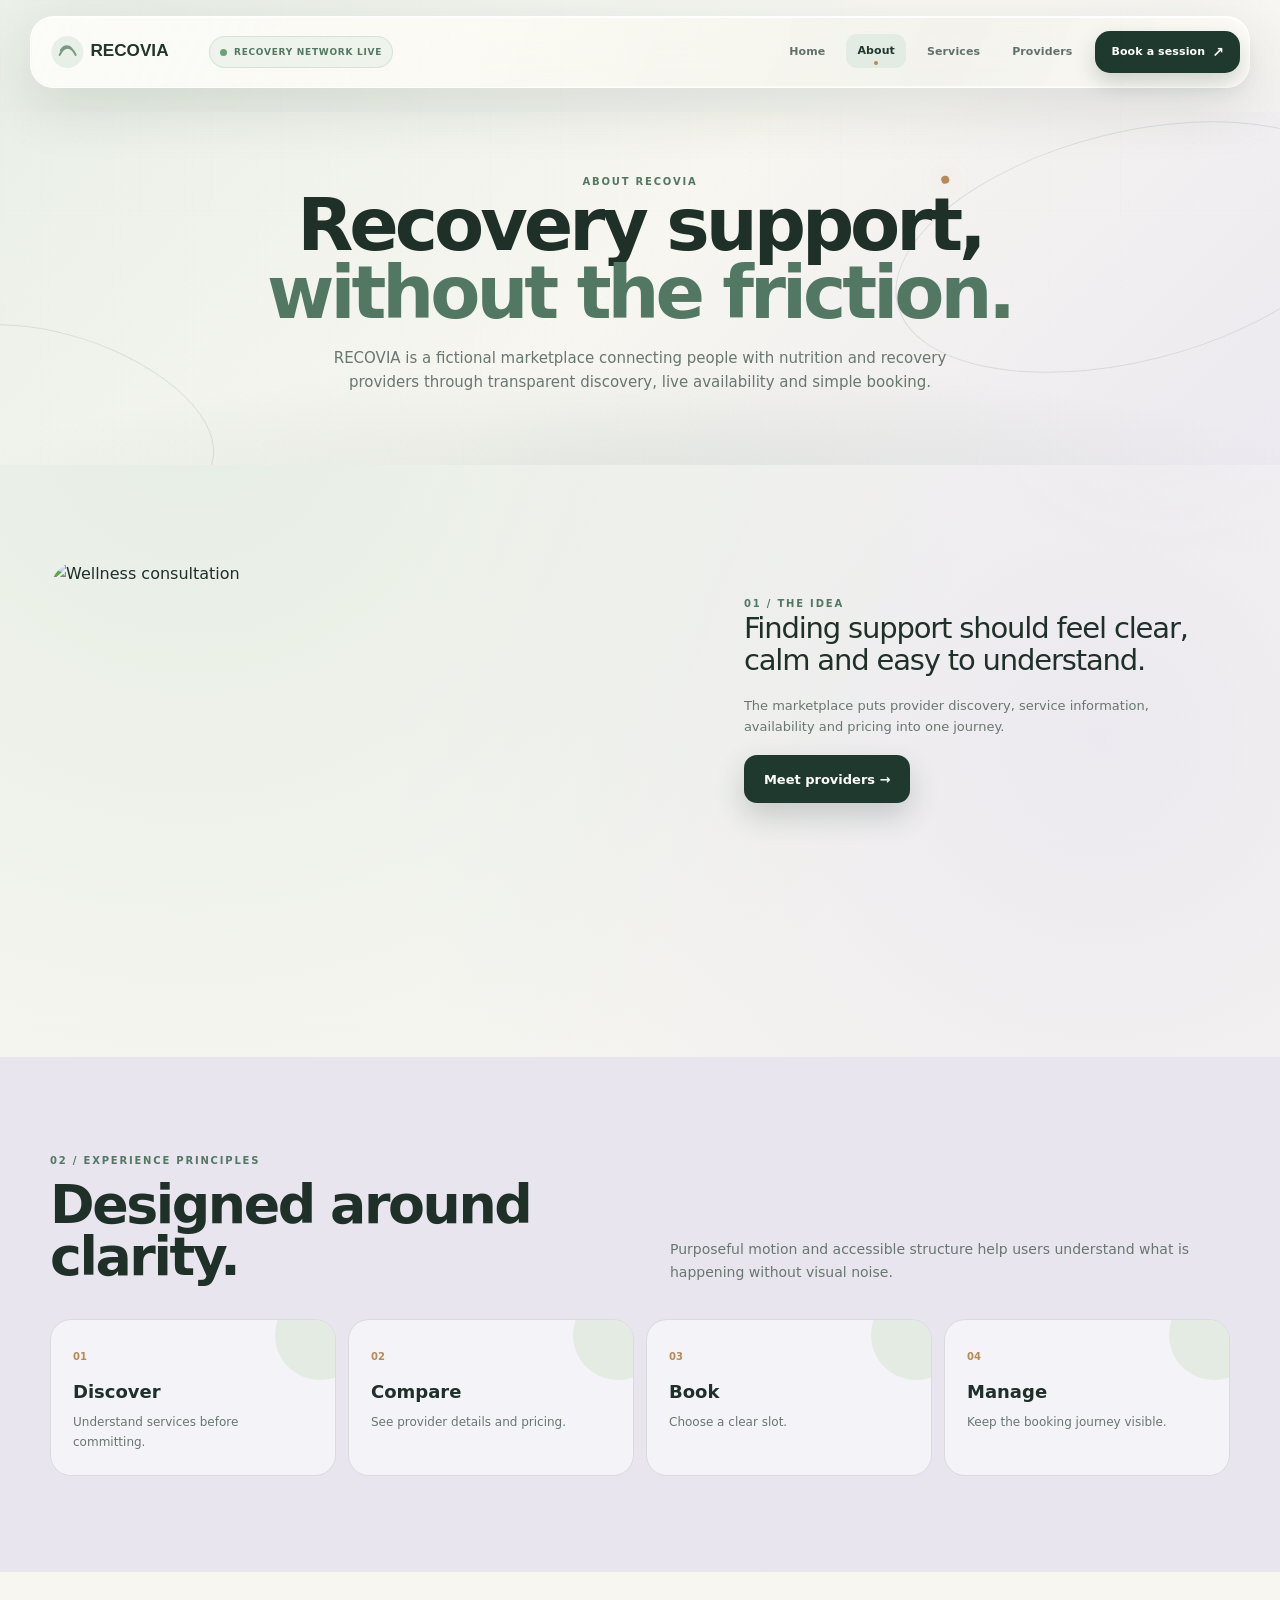
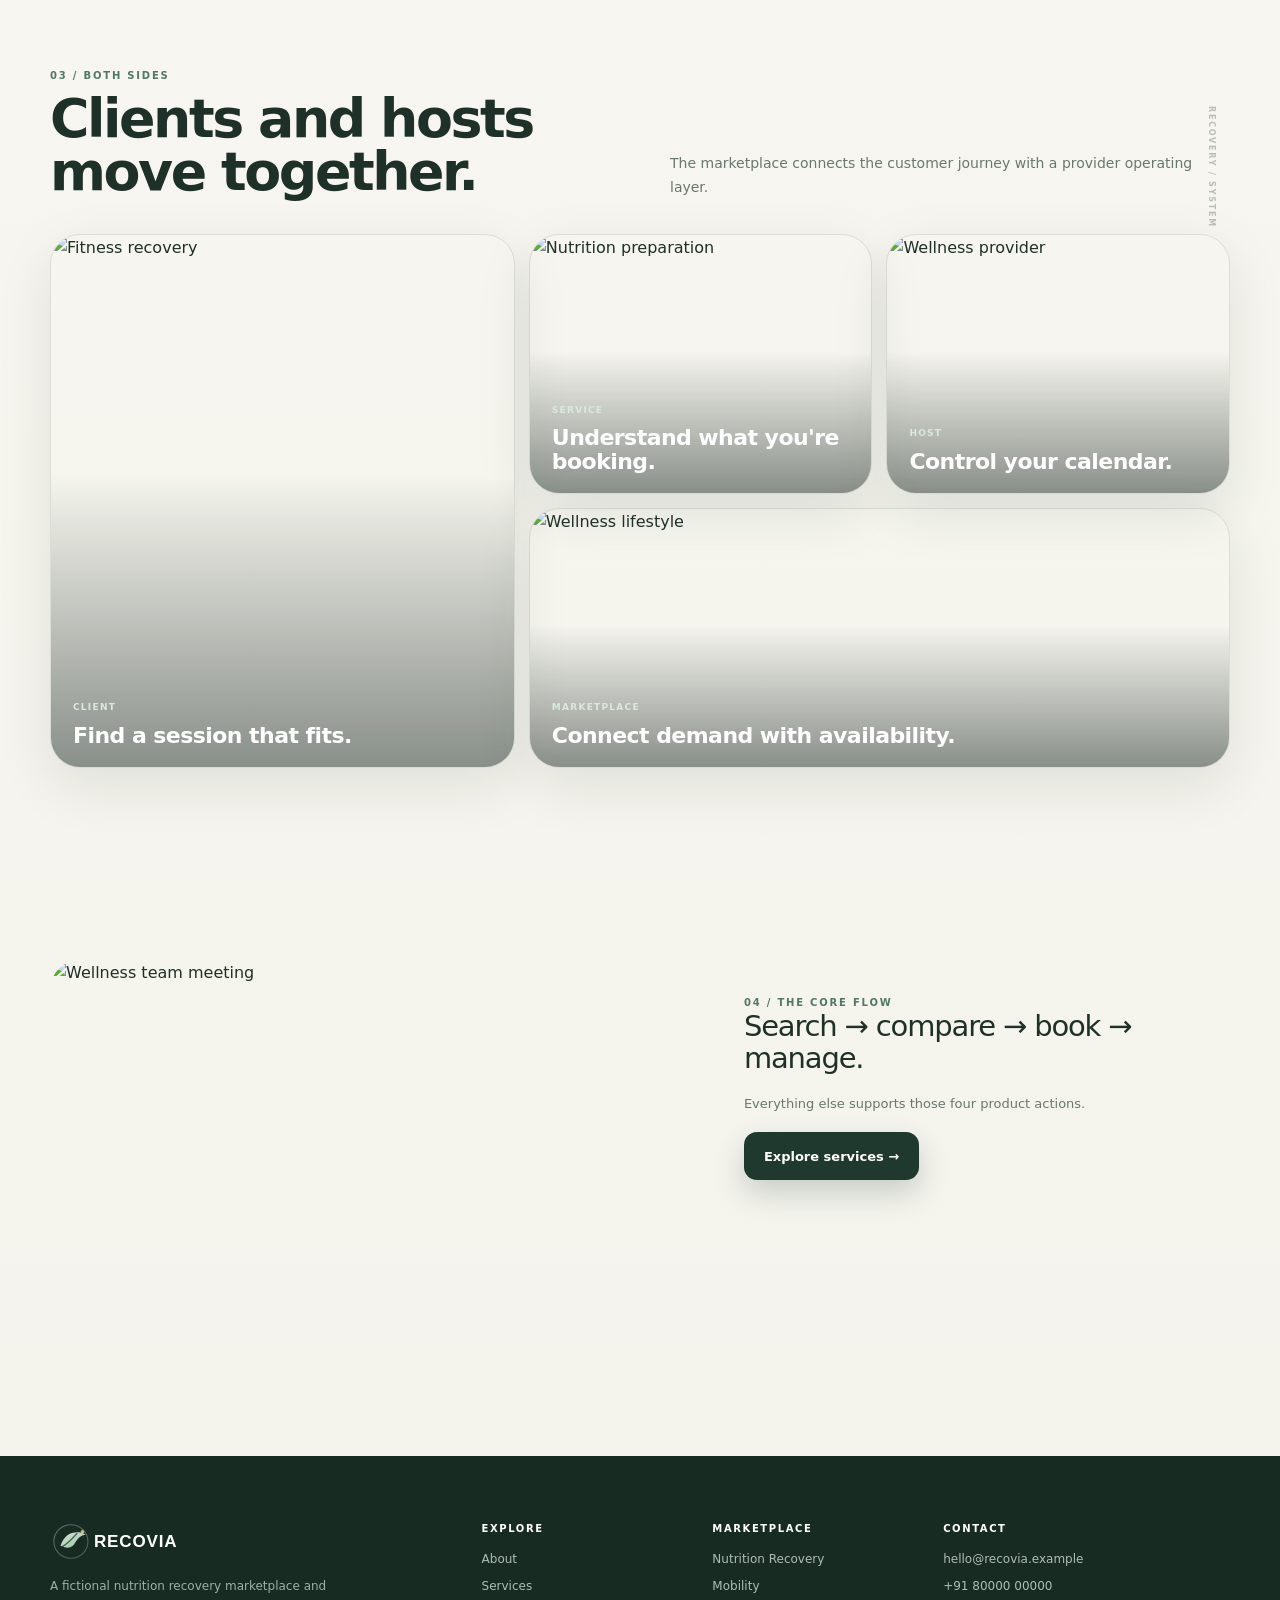
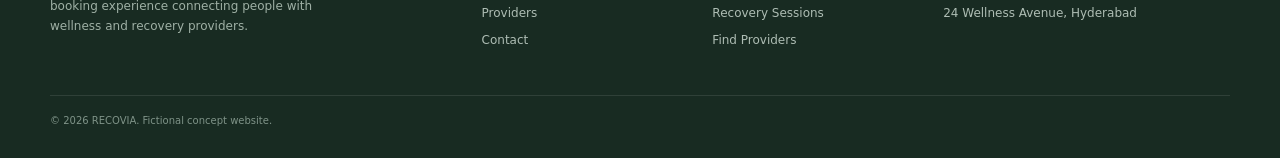
==== about.html @ e2fbcbd9 "first commit" ====
<!doctype html><html lang="en"><head><meta charset="utf-8"><meta name="viewport" content="width=device-width,initial-scale=1"><meta name="theme-color" content="#20392e"><link rel="icon" href="assets/favicon.svg"><link rel="stylesheet" href="assets/css/style.css"><title>About — RECOVIA</title></head><body><header class="nav nav-modern"><a class="brand" href="index.html" aria-label="RECOVIA home"><img src="assets/logo.svg" alt="RECOVIA"></a><div class="nav-live"><span class="live-dot"></span><span>Recovery network live</span></div><button class="menu" aria-label="Open navigation" aria-expanded="false"><span></span><span></span><span></span></button><nav class="navlinks" aria-label="Primary navigation"><a href="index.html">Home</a><a href="about.html">About</a><a href="services.html">Services</a><a href="providers.html">Providers</a><a class="nav-cta" href="contact.html">Book a session <span>↗</span></a></nav></header><div class="scroll-progress" aria-hidden="true"><span></span></div><main>
<section class="page-hero"><div class="page-hero-orbit orbit-a" aria-hidden="true"></div><div class="page-hero-orbit orbit-b" aria-hidden="true"></div><div class="page-hero-noise" aria-hidden="true"></div><div class="container reveal"><div class="kicker">About RECOVIA</div><h1>Recovery support,<br><em>without the friction.</em></h1><p>RECOVIA is a fictional marketplace connecting people with nutrition and recovery providers through transparent discovery, live availability and simple booking.</p></div></section>
<section class="section container"><div class="quote-large"><div class="quote-photo reveal from-left"><img src="https://images.unsplash.com/photo-1505751172876-fa1923c5c528?auto=format&fit=crop&w=1500&q=88" alt="Wellness consultation"></div><div class="quote-copy reveal from-right"><div class="kicker">01 / The idea</div><blockquote>Finding support should feel clear, calm and easy to understand.</blockquote><p>The marketplace puts provider discovery, service information, availability and pricing into one journey.</p><a class="btn btn-primary" href="providers.html">Meet providers →</a></div></div></section>
<section class="section" style="background:var(--lav)"><div class="container"><div class="section-head reveal"><div><div class="kicker">02 / Experience principles</div><h2>Designed around<br>clarity.</h2></div><p>Purposeful motion and accessible structure help users understand what is happening without visual noise.</p></div><div class="process"><div class="process-card reveal"><b>01</b><h3>Discover</h3><p>Understand services before committing.</p></div><div class="process-card reveal"><b>02</b><h3>Compare</h3><p>See provider details and pricing.</p></div><div class="process-card reveal"><b>03</b><h3>Book</h3><p>Choose a clear slot.</p></div><div class="process-card reveal"><b>04</b><h3>Manage</h3><p>Keep the booking journey visible.</p></div></div></div></section>
<section class="section container"><div class="section-head reveal"><div><div class="kicker">03 / Both sides</div><h2>Clients and hosts<br>move together.</h2></div><p>The marketplace connects the customer journey with a provider operating layer.</p></div><div class="bento"><article class="bento-card reveal"><img src="https://images.unsplash.com/photo-1517836357463-d25dfeac3438?auto=format&fit=crop&w=1500&q=88" alt="Fitness recovery"><div class="bento-content"><span>CLIENT</span><h3>Find a session that fits.</h3></div></article><article class="bento-card reveal"><img src="https://images.unsplash.com/photo-1505576399279-565b52d4ac71?auto=format&fit=crop&w=1500&q=88" alt="Nutrition preparation"><div class="bento-content"><span>SERVICE</span><h3>Understand what you're booking.</h3></div></article><article class="bento-card reveal"><img src="https://images.unsplash.com/photo-1494597564530-871f2b93ac55?auto=format&fit=crop&w=1500&q=88" alt="Wellness provider"><div class="bento-content"><span>HOST</span><h3>Control your calendar.</h3></div></article><article class="bento-card reveal"><img src="https://images.unsplash.com/photo-1530789253388-582c481c54b0?auto=format&fit=crop&w=1500&q=88" alt="Wellness lifestyle"><div class="bento-content"><span>MARKETPLACE</span><h3>Connect demand with availability.</h3></div></article></div></section>
<section class="section container"><div class="quote-large"><div class="quote-photo reveal from-left"><img src="https://images.unsplash.com/photo-1517245386807-bb43f82c33c4?auto=format&fit=crop&w=1500&q=88" alt="Wellness team meeting"></div><div class="quote-copy reveal from-right"><div class="kicker">04 / The core flow</div><blockquote>Search → compare → book → manage.</blockquote><p>Everything else supports those four product actions.</p><a class="btn btn-primary" href="services.html">Explore services →</a></div></div></section></main><footer class="footer"><div class="container footer-grid"><div><img src="assets/logo-footer.svg" alt="RECOVIA"><p>A fictional nutrition recovery marketplace and booking experience connecting people with wellness and recovery providers.</p></div><div><h4>Explore</h4><a href="about.html">About</a><a href="services.html">Services</a><a href="providers.html">Providers</a><a href="contact.html">Contact</a></div><div><h4>Marketplace</h4><a href="services.html">Nutrition Recovery</a><a href="services.html">Mobility</a><a href="services.html">Recovery Sessions</a><a href="providers.html">Find Providers</a></div><div><h4>Contact</h4><a href="mailto:hello@recovia.example">hello@recovia.example</a><a href="tel:+918000000000">+91 80000 00000</a><a href="contact.html">24 Wellness Avenue, Hyderabad</a></div></div><div class="container copyright">© 2026 RECOVIA. Fictional concept website.</div></footer><script src="assets/js/app.js"></script></body></html>
---- assets/css/style.css ----
:root{--ink:#1e3027;--muted:#68776f;--paper:#f7f6f0;--white:#fffdf8;--sage:#dfeadf;--green:#527763;--deep:#20392e;--gold:#b58a55;--lav:#e8e5ef;--line:rgba(30,48,39,.12);--shadow:0 24px 70px rgba(43,58,49,.14)}
*{box-sizing:border-box;margin:0;padding:0}html{scroll-behavior:smooth}body{font-family:Inter,system-ui,sans-serif;background:var(--paper);color:var(--ink);line-height:1.65;overflow-x:hidden}body:before{content:"";position:fixed;inset:0;z-index:-1;background:radial-gradient(circle at 8% 10%,#dfeadf66,transparent 24%),radial-gradient(circle at 92% 30%,#e8e5ef88,transparent 22%)}a{text-decoration:none;color:inherit}img{display:block;max-width:100%}button,input,textarea{font:inherit}.container{width:min(1180px,calc(100% - 40px));margin:auto}
main{padding-top:112px}.hero{min-height:calc(100vh - 112px);display:grid;grid-template-columns:.93fr 1.07fr;align-items:center;gap:55px;padding:48px 0 72px}.eyebrow,.kicker{font-size:10px;letter-spacing:.18em;text-transform:uppercase;font-weight:900;color:var(--green)}.eyebrow{display:inline-flex;gap:8px;align-items:center;margin-bottom:18px}.eyebrow:before{content:"";width:27px;height:1px;background:var(--gold)}.hero h1{font-size:clamp(46px,6vw,79px);line-height:.93;letter-spacing:-.065em;font-weight:900;max-width:620px}.hero h1 .line{display:block;overflow:hidden}.hero h1 .line span{display:inline-block;animation:wordIn 1s cubic-bezier(.18,.78,.24,1) both}.hero h1 .line:nth-child(2) span{animation-delay:.12s;color:var(--green)}@keyframes wordIn{from{opacity:0;transform:translateY(90px) rotateX(-35deg)}to{opacity:1;transform:none}}.hero-copy>p{max-width:560px;color:var(--muted);font-size:16px;margin:23px 0 26px}.actions{display:flex;gap:10px;flex-wrap:wrap}.btn{min-height:48px;border:1px solid var(--line);border-radius:13px;padding:0 19px;display:inline-flex;align-items:center;justify-content:center;font-size:13px;font-weight:850;cursor:pointer;transition:.28s}.btn-primary{background:var(--deep);color:#fff;box-shadow:0 13px 30px #20392e33}.btn-secondary{background:#ffffff88}.btn:hover{transform:translateY(-3px);box-shadow:0 15px 32px #2b3a311f}
.hero-visual{height:570px;position:relative;display:flex;align-items:center;justify-content:center}.hero-photo{width:79%;height:520px;object-fit:cover;border-radius:42% 42% 18px 18px;box-shadow:var(--shadow);transform:rotate(2deg);animation:heroFloat 6s ease-in-out infinite}.hero-visual:before{content:"";position:absolute;width:73%;height:86%;border:1px solid #52776340;border-radius:42% 42% 18px 18px;transform:rotate(-5deg);animation:frameFloat 7s ease-in-out infinite}.hero-badge{position:absolute;left:3%;bottom:55px;background:#fffdf8d9;backdrop-filter:blur(16px);border:1px solid #ffffffdd;padding:14px 17px;border-radius:17px;box-shadow:var(--shadow);animation:badgeFloat 5s ease-in-out infinite}.hero-badge b{display:block;font-size:11px}.hero-badge small{color:var(--muted);font-size:10px}.hero-pill{position:absolute;right:4%;top:15%;padding:11px 13px;border-radius:999px;background:var(--deep);color:#fff;font-size:10px;font-weight:800;letter-spacing:.08em;animation:badgeFloat 5s ease-in-out infinite reverse}@keyframes heroFloat{50%{transform:rotate(-1deg) translateY(-10px) scale(1.012)}}@keyframes frameFloat{50%{transform:rotate(2deg) translateY(7px)}}@keyframes badgeFloat{50%{transform:translateY(-9px)}}
.trustbar{border-block:1px solid var(--line);padding:15px 0;background:#ffffff4d}.trustrow{display:flex;justify-content:space-between;gap:20px;flex-wrap:wrap}.trustrow span{font-size:10px;letter-spacing:.13em;text-transform:uppercase;color:#78857d;font-weight:850}
.section{padding:96px 0;position:relative}.section-head{display:flex;justify-content:space-between;align-items:end;gap:35px;margin-bottom:35px}.section h2{font-size:clamp(31px,4.2vw,55px);line-height:.98;letter-spacing:-.055em;margin-top:9px}.section-head p{max-width:460px;color:var(--muted);font-size:14px}
.bento{display:grid;grid-template-columns:1.15fr .85fr .85fr;grid-template-rows:260px 260px;gap:15px}.bento-card{position:relative;border-radius:27px;overflow:hidden;border:1px solid var(--line);box-shadow:0 16px 50px #2b3a3114;transition:.5s}.bento-card:first-child{grid-row:span 2}.bento-card:nth-child(4){grid-column:2/4}.bento-card img{width:100%;height:100%;object-fit:cover;transition:.8s}.bento-card:hover img{transform:scale(1.065)}.bento-card:after{content:"";position:absolute;inset:0;background:linear-gradient(180deg,transparent 30%,#14251db8)}.bento-content{position:absolute;z-index:2;left:22px;right:22px;bottom:20px;color:white}.bento-content span,.tag{font-size:9px;letter-spacing:.14em;font-weight:900}.bento-content span{color:#d9e9dc}.bento-content h3{font-size:22px;line-height:1.05;margin-top:5px}.bento-card:hover{transform:translateY(-6px)}
.glass-section{background:var(--deep);color:white;overflow:hidden}.glass-section .kicker{color:#b9d5c0}.glass-section .section-head p{color:#a9b9ae}.glass{border:1px solid #ffffff24;background:#ffffff12;backdrop-filter:blur(18px);border-radius:28px;box-shadow:inset 0 1px #ffffff14,0 24px 70px #00000029}.quote-grid,.booking{display:grid;grid-template-columns:1fr 1fr;gap:18px}.quote,.booking-card{padding:28px}.quote strong{font-size:42px;display:block;color:#dbeade;line-height:1}.quote p,.booking-card p{color:#b5c2ba;font-size:14px;margin:16px 0}.quote small{color:#91a59a;font-size:10px;text-transform:uppercase;letter-spacing:.13em}.booking-card h3{font-size:27px;line-height:1.05}.slot-grid{display:grid;grid-template-columns:repeat(3,1fr);gap:8px}.slot{border:1px solid #ffffff22;background:#ffffff0d;color:#dfe8e1;border-radius:11px;padding:10px;text-align:center;font-size:11px;cursor:pointer;transition:.25s}.slot:hover,.slot.selected{background:#dbeade;color:var(--deep);border-color:#dbeade;transform:translateY(-2px)}
.service-grid,.provider-grid{display:grid;grid-template-columns:repeat(3,1fr);gap:17px}.service,.provider{overflow:hidden;border-radius:25px;border:1px solid var(--line);background:#ffffff99;transition:.38s}.service:hover,.provider:hover{transform:translateY(-7px);box-shadow:var(--shadow)}.service img,.provider img{width:100%;height:220px;object-fit:cover;transition:.7s}.provider img{height:240px}.service:hover img,.provider:hover img{transform:scale(1.045)}.service-body,.provider-body{padding:21px}.service-body h3,.provider h3{font-size:19px}.service-body p,.provider-body p{font-size:13px;color:var(--muted);margin-top:6px}.tag{display:inline-flex;color:var(--green);margin-bottom:9px}.provider-top{display:flex;justify-content:space-between;gap:10px}.rating{font-size:11px;color:var(--gold);font-weight:900}.chips{display:flex;gap:6px;flex-wrap:wrap}.chip{padding:5px 8px;border-radius:999px;background:var(--sage);color:var(--green);font-size:9px;font-weight:850}
.process{display:grid;grid-template-columns:repeat(4,1fr);gap:12px}.process-card{padding:22px;border:1px solid var(--line);border-radius:21px;background:#ffffff88}.process-card b{color:var(--gold);font-size:10px}.process-card h3{font-size:18px;margin:9px 0 6px}.process-card p{color:var(--muted);font-size:12px}
.page-hero{padding:62px 0 70px;text-align:center;position:relative}.page-hero h1{font-size:clamp(43px,6vw,73px);line-height:.94;letter-spacing:-.06em}.page-hero h1 em{font-style:normal;color:var(--green)}.page-hero p{max-width:650px;margin:18px auto 0;color:var(--muted);font-size:15px}.quote-large{display:grid;grid-template-columns:1.1fr .9fr;gap:22px;align-items:stretch}.quote-photo{min-height:400px;border-radius:30px;overflow:hidden}.quote-photo img{width:100%;height:100%;object-fit:cover}.quote-copy{padding:35px}.quote-copy blockquote{font-size:29px;line-height:1.1;letter-spacing:-.04em}.quote-copy p{color:var(--muted);font-size:13px;margin:18px 0}
.contact-grid{display:grid;grid-template-columns:.8fr 1.2fr;gap:20px}.contact-box,.form-box{background:#ffffff99;border:1px solid var(--line);border-radius:26px;padding:28px}.contact-item{padding:17px 0;border-bottom:1px solid var(--line)}.contact-item:last-child{border:0}.contact-item small{display:block;color:var(--green);font-size:9px;text-transform:uppercase;letter-spacing:.15em;font-weight:900}.contact-item p{font-size:13px;margin-top:3px}.form{display:grid;grid-template-columns:1fr 1fr;gap:12px}.field{display:grid;gap:6px}.field.full{grid-column:1/-1}.field label{font-size:11px;font-weight:800}.field input,.field textarea{width:100%;border:1px solid var(--line);background:#fffdf8;border-radius:12px;padding:12px 13px;color:var(--ink);outline:none;font-size:13px}.field textarea{min-height:140px;resize:vertical}.field input:focus,.field textarea:focus{border-color:var(--green);box-shadow:0 0 0 3px #5277631a}.map{height:290px;margin-top:20px;border-radius:24px;overflow:hidden;border:1px solid var(--line)}.map iframe{width:100%;height:100%;border:0;filter:saturate(.7)}
.footer{background:#182b22;color:#fff;padding:65px 0 28px;position:relative;overflow:hidden}.footer-grid{display:grid;grid-template-columns:1.4fr .7fr .7fr 1fr;gap:30px;position:relative;z-index:2}.footer img{width:154px;height:auto;display:block;filter:none}.footer p{color:#9fb0a5;font-size:12px;max-width:300px;margin-top:15px}.footer h4{font-size:10px;text-transform:uppercase;letter-spacing:.16em;margin-bottom:13px}.footer a{display:block;color:#aebdb4;font-size:12px;margin:7px 0}.footer a:hover{color:white}.copyright{border-top:1px solid #ffffff1a;margin-top:38px;padding-top:17px;color:#7f9388;font-size:10px;position:relative;z-index:2}12%{opacity:.6}55%{transform:translate(25px,-430px) scale(1)}100%{transform:translate(-35px,-760px) scale(1.15);opacity:0}}
.reveal{opacity:0;transform:translateY(35px);transition:opacity .8s cubic-bezier(.2,.8,.2,1),transform .8s cubic-bezier(.2,.8,.2,1)}.reveal.visible{opacity:1;transform:none}.from-left{transform:translateX(-65px)}.from-right{transform:translateX(65px)}.from-left.visible,.from-right.visible{transform:none}.notice{display:none;margin-top:12px;padding:11px;border-radius:10px;background:var(--sage);color:var(--green);font-size:12px}
@media(max-width:950px){.navlinks{display:none;position:absolute;top:78px;left:0;right:0;flex-direction:column;align-items:stretch;padding:9px;background:#fffdf8f5;backdrop-filter:blur(18px);border:1px solid var(--line);border-radius:18px}.navlinks.open{display:flex;animation:drop .3s ease}.navlinks a{text-align:center}.menu{display:block}.hero{grid-template-columns:1fr;gap:10px}.hero-visual{height:450px}.bento{grid-template-columns:1fr 1fr;grid-template-rows:260px 220px 220px}.bento-card:first-child{grid-row:span 2}.bento-card:nth-child(4){grid-column:1/3}.service-grid,.provider-grid{grid-template-columns:1fr 1fr}.booking,.quote-large{grid-template-columns:1fr}.process{grid-template-columns:1fr 1fr}.footer-grid{grid-template-columns:1fr 1fr}.contact-grid{grid-template-columns:1fr 1fr}@keyframes drop{from{opacity:0;transform:translateY(-8px) scale(.98)}to{opacity:1;transform:none}}}
@media(max-width:620px){.container{width:calc(100% - 26px)}.nav{height:62px;top:8px}.brand img{width:127px}.hero{padding-top:25px}.hero h1{font-size:clamp(41px,13vw,59px)}.hero-copy>p{font-size:14px}.hero-visual{height:350px}.hero-photo{height:320px;width:86%}.hero-badge{left:0;bottom:15px}.hero-pill{right:0;top:9%}.section{padding:70px 0}.section-head{display:block}.section-head p{margin-top:14px}.bento{grid-template-columns:1fr;grid-template-rows:300px 210px 210px 210px}.bento-card:first-child{grid-row:auto}.bento-card:nth-child(4){grid-column:auto}.quote-grid,.service-grid,.provider-grid,.process,.contact-grid{grid-template-columns:1fr}.slot-grid{grid-template-columns:repeat(2,1fr)}.quote-photo{min-height:300px}.form{grid-template-columns:1fr}.field.full{grid-column:auto}.footer-grid{grid-template-columns:1fr}.actions .btn{width:100%}.page-hero{padding:45px 0 55px}.page-hero h1{font-size:44px}.trustrow{justify-content:flex-start}.trustrow span{font-size:9px}}
@media(prefers-reduced-motion:reduce){*,*:before,*:after{animation-duration:.001ms!important;animation-iteration-count:1!important;scroll-behavior:auto!important;transition-duration:.001ms!important}}

/* 2026 TRENDING FLOATING NAVIGATION */
.nav{position:fixed;z-index:1000;top:16px;left:50%;transform:translateX(-50%);width:min(1220px,calc(100% - 30px));min-height:72px;padding:8px 9px 8px 18px;background:rgba(255,253,248,.76);backdrop-filter:blur(26px) saturate(145%);-webkit-backdrop-filter:blur(26px) saturate(145%);border:1px solid rgba(255,255,255,.9);border-radius:24px;display:flex;align-items:center;gap:18px;box-shadow:0 18px 60px rgba(30,48,39,.12),inset 0 1px 0 rgba(255,255,255,.9);transition:background .35s,box-shadow .35s,transform .35s}
.nav:before{content:"";position:absolute;inset:1px;border-radius:23px;pointer-events:none;background:linear-gradient(115deg,rgba(255,255,255,.55),transparent 35%,rgba(82,119,99,.08) 75%,transparent);opacity:.8}
.nav:hover{box-shadow:0 22px 70px rgba(30,48,39,.16),inset 0 1px 0 rgba(255,255,255,.95)}
.brand{position:relative;z-index:2;display:flex;align-items:center;flex:0 0 auto}.brand img{width:142px;display:block}
.nav-live{position:relative;z-index:2;display:inline-flex;align-items:center;gap:7px;padding:8px 10px;border:1px solid rgba(82,119,99,.14);border-radius:999px;background:rgba(223,234,223,.48);color:#527763;font-size:9px;font-weight:900;letter-spacing:.08em;text-transform:uppercase;white-space:nowrap}.live-dot{width:7px;height:7px;border-radius:50%;background:#6ca078;box-shadow:0 0 0 0 rgba(108,160,120,.45);animation:livePulse 1.8s infinite}@keyframes livePulse{70%{box-shadow:0 0 0 7px rgba(108,160,120,0)}100%{box-shadow:0 0 0 0 rgba(108,160,120,0)}}
.navlinks{position:relative;z-index:2;margin-left:auto;display:flex;align-items:center;gap:4px}.navlinks a{position:relative;isolation:isolate;display:inline-flex;align-items:center;gap:7px;padding:11px 14px;border-radius:14px;color:#627168;font-size:11px;font-weight:850;letter-spacing:.01em;transition:color .25s,background .25s,transform .25s}.navlinks a:before{content:"";position:absolute;inset:3px;border-radius:11px;background:rgba(223,234,223,.82);transform:scale(.72);opacity:0;transition:.28s cubic-bezier(.2,.8,.2,1);z-index:-1}.navlinks a:hover,.navlinks a.active{color:var(--deep)!important;transform:translateY(-1px)}.navlinks a:hover:before,.navlinks a.active:before{transform:scale(1);opacity:1}.navlinks a:after{content:"";position:absolute;left:50%;bottom:6px;width:4px;height:4px;border-radius:50%;background:var(--gold);transform:translateX(-50%) scale(0);transition:.28s}.navlinks a:hover:after,.navlinks a.active:after{transform:translateX(-50%) scale(1)}
.navlinks .nav-cta{margin-left:5px;color:#fff!important;padding:12px 16px;border-radius:15px;background:var(--deep);color:#fff;box-shadow:0 10px 22px rgba(32,57,46,.2);overflow:hidden}.navlinks .nav-cta:before{inset:0;background:linear-gradient(110deg,transparent 20%,rgba(255,255,255,.15) 50%,transparent 80%);transform:translateX(-120%);opacity:1}.navlinks .nav-cta:hover:before{transform:translateX(120%);transition:transform .65s}.navlinks .nav-cta:hover{color:#fff!important}.navlinks .nav-cta:after{display:none}.nav-cta span{font-size:14px;line-height:1;transition:transform .25s}.nav-cta:hover span{transform:translate(2px,-2px)}
.menu{position:relative;z-index:3;display:none;width:43px;height:43px;border:1px solid var(--line);border-radius:13px;background:rgba(255,255,255,.72);cursor:pointer;padding:10px}.menu span{display:block;width:20px;height:1.5px;background:var(--deep);margin:4px auto;transition:.3s}.menu.open span:nth-child(1){transform:translateY(5.5px) rotate(45deg)}.menu.open span:nth-child(2){opacity:0;transform:scaleX(0)}.menu.open span:nth-child(3){transform:translateY(-5.5px) rotate(-45deg)}
/* Hero motion system: orbiting recovery signals + content-aware motion */
.hero-title-wrap{position:relative;width:min(700px,100%);isolation:isolate}.hero-title-wrap h1{position:relative;z-index:3}.hero-title-wrap h1 em{font-style:normal;color:var(--green);display:inline-block;position:relative}.hero-title-wrap h1 em:after{content:"";position:absolute;left:0;right:0;bottom:-5px;height:3px;border-radius:9px;background:linear-gradient(90deg,transparent,var(--gold),transparent);transform:scaleX(.25);animation:underlineBreath 2.8s ease-in-out infinite}@keyframes underlineBreath{50%{transform:scaleX(1);opacity:.65}}
.h1-glow{position:absolute;width:210px;height:210px;left:28%;top:20%;border-radius:50%;background:radial-gradient(circle,rgba(181,138,85,.16),rgba(82,119,99,.07) 38%,transparent 70%);filter:blur(6px);animation:glowDrift 7s ease-in-out infinite;z-index:-1}@keyframes glowDrift{50%{transform:translate(70px,-24px) scale(1.2);opacity:.65}}
.h1-orbit{position:absolute;z-index:1;border:1px solid rgba(82,119,99,.17);border-radius:50%;pointer-events:none}.h1-orbit i{position:absolute;width:8px;height:8px;border-radius:50%;background:var(--gold);box-shadow:0 0 18px rgba(181,138,85,.35)}.orbit-one{width:330px;height:170px;right:0;top:5px;transform:rotate(-12deg);animation:orbitTilt 9s linear infinite}.orbit-one i:nth-child(1){left:13%;top:15%}.orbit-one i:nth-child(2){right:8%;top:45%;background:var(--green)}.orbit-one i:nth-child(3){left:48%;bottom:-4%}.orbit-two{width:230px;height:115px;right:12%;top:35px;transform:rotate(18deg);opacity:.7;animation:orbitTilt 7s linear infinite reverse}.orbit-two i:first-child{right:4%;top:38%;width:6px;height:6px}.orbit-two i:last-child{left:25%;bottom:-3%;width:5px;height:5px;background:var(--green)}@keyframes orbitTilt{50%{transform:rotate(10deg) translateY(-8px)}100%{transform:rotate(-12deg)}}
.h1-float{position:absolute;z-index:4;padding:8px 10px;border:1px solid rgba(255,255,255,.9);border-radius:999px;background:rgba(255,253,248,.74);backdrop-filter:blur(14px);box-shadow:0 12px 35px rgba(43,58,49,.1);font-size:8px;letter-spacing:.12em;font-weight:900;color:var(--green);white-space:nowrap}.float-one{right:2%;top:-12px;animation:floatA 4.8s ease-in-out infinite}.float-two{left:1%;bottom:-20px;animation:floatB 5.6s ease-in-out infinite}.float-two b{font-size:12px;margin-left:3px;color:var(--gold)}.mini-pulse{display:inline-block;width:5px;height:5px;background:#6ca078;border-radius:50%;margin-right:5px;vertical-align:1px;animation:livePulse 1.5s infinite}@keyframes floatA{50%{transform:translateY(-10px) rotate(2deg)}}@keyframes floatB{50%{transform:translateY(8px) rotate(-2deg)}}
.hero h1 .line .word{will-change:transform;animation:heroWordIn 1s cubic-bezier(.18,.78,.24,1) both}.hero h1 .line:nth-child(2) .word{animation-delay:.14s}@keyframes heroWordIn{0%{opacity:0;transform:translateY(100%) rotateX(-35deg) scale(.96);filter:blur(8px)}65%{opacity:1;transform:translateY(-5%) rotateX(2deg) scale(1.01);filter:blur(0)}100%{opacity:1;transform:none}}
@media(max-width:950px){.nav-live{display:none}.nav{width:calc(100% - 24px);top:9px;min-height:64px;padding:7px 8px 7px 14px;border-radius:20px}.brand img{width:130px}.menu{display:block;margin-left:auto}.navlinks{display:none;position:absolute;top:73px;left:0;right:0;margin:0;padding:8px;background:rgba(255,253,248,.9);backdrop-filter:blur(22px);border:1px solid rgba(255,255,255,.9);border-radius:19px;box-shadow:0 20px 55px rgba(30,48,39,.15);flex-direction:column;align-items:stretch;gap:3px}.navlinks.open{display:flex;animation:navDrop .32s cubic-bezier(.2,.8,.2,1)}.navlinks a{justify-content:center;padding:12px}.navlinks .nav-cta{margin:4px 0 0}.navlinks a:before{inset:2px}@keyframes navDrop{from{opacity:0;transform:translateY(-10px) scale(.98)}to{opacity:1;transform:none}}.hero-title-wrap{width:100%}.orbit-one{right:-3%;width:260px;height:140px}.orbit-two{right:6%;width:190px;height:95px}.float-one{right:0;top:-14px}.float-two{left:0;bottom:-18px}}
@media(max-width:620px){.nav{width:calc(100% - 16px);border-radius:18px}.brand img{width:122px}.menu{width:40px;height:40px}.navlinks{top:68px}.hero-title-wrap{padding-bottom:14px}.h1-glow{width:150px;height:150px;left:25%;top:25%}.orbit-one{width:190px;height:105px;right:-4%;top:8px}.orbit-two{width:150px;height:80px;right:8%;top:25px}.orbit-one i,.orbit-two i{width:5px;height:5px}.float-one{font-size:7px;top:-20px}.float-two{font-size:7px;bottom:-12px}.hero h1 .line .word{animation-duration:.85s}}
@media(prefers-reduced-motion:reduce){.h1-orbit,.h1-glow,.h1-float,.hero h1 .line .word,.hero-title-wrap h1 em:after,.live-dot{animation:none!important}.hero h1 .line .word{opacity:1;transform:none;filter:none}}

/* =========================================================
   RECOVIA MOTION / EDITORIAL REFINEMENT — inspired by the
   expressive motion principles showcased at Adobe MAX 2026,
   reinterpreted for a nutrition + recovery marketplace.
   ========================================================= */
:root{--motion-ease:cubic-bezier(.16,1,.3,1);--motion-soft:cubic-bezier(.22,.8,.2,1)}
body{background-image:radial-gradient(circle at 15% 12%,rgba(223,234,223,.72),transparent 26%),radial-gradient(circle at 86% 22%,rgba(232,229,239,.75),transparent 25%),linear-gradient(180deg,#f8f7f2 0%,#f7f6f0 45%,#f3f3ec 100%)}
body:after{content:"";position:fixed;inset:0;pointer-events:none;z-index:9998;opacity:.045;background-image:linear-gradient(rgba(30,48,39,.12) 1px,transparent 1px),linear-gradient(90deg,rgba(30,48,39,.12) 1px,transparent 1px);background-size:70px 70px;mask-image:linear-gradient(to bottom,black,transparent 80%)}
.scroll-progress{position:fixed;z-index:1100;top:0;left:0;width:100%;height:3px;pointer-events:none;background:transparent}.scroll-progress span{display:block;width:0;height:100%;background:linear-gradient(90deg,var(--gold),var(--green),#9ebfa7);box-shadow:0 0 14px rgba(82,119,99,.35);transition:width .08s linear}
.nav{transition:top .45s var(--motion-ease),width .45s var(--motion-ease),min-height .45s var(--motion-ease),padding .45s var(--motion-ease),border-radius .45s var(--motion-ease),box-shadow .45s var(--motion-ease),background .45s var(--motion-ease)}
.nav.scrolled{top:9px;width:min(1080px,calc(100% - 32px));min-height:60px;padding-top:5px;padding-bottom:5px;border-radius:19px;background:rgba(255,253,248,.88);box-shadow:0 18px 55px rgba(30,48,39,.15)}
.nav.scrolled .brand img{width:128px}.nav.scrolled .navlinks a{padding-top:9px;padding-bottom:9px}
/* Editorial hero */
.hero{min-height:calc(100vh - 20px);align-items:center;padding-top:110px;padding-bottom:80px;position:relative}
.hero:before{content:"RECOVIA / 2026";position:absolute;top:116px;right:2%;font-size:9px;letter-spacing:.24em;font-weight:900;color:rgba(30,48,39,.34);writing-mode:vertical-rl;transform:rotate(180deg)}
.hero-copy{position:relative;z-index:4}.hero-copy .eyebrow{display:inline-flex;align-items:center;gap:9px;border:1px solid rgba(82,119,99,.16);background:rgba(255,255,255,.48);backdrop-filter:blur(12px);padding:8px 12px;border-radius:999px;box-shadow:0 10px 30px rgba(30,48,39,.05);animation:eyebrowIn .8s var(--motion-ease) both}.hero-copy .eyebrow:before{content:"";width:7px;height:7px;border-radius:50%;background:var(--green);box-shadow:0 0 0 5px rgba(82,119,99,.09);animation:livePulse 1.9s infinite}@keyframes eyebrowIn{from{opacity:0;transform:translateY(12px);filter:blur(6px)}to{opacity:1;transform:none;filter:none}}
.hero-title-wrap{padding:22px 0 30px}.hero h1{letter-spacing:-.065em;line-height:.92;text-wrap:balance}.hero h1 .line{display:block;overflow:visible}.hero h1 .word{transform-origin:left center;text-shadow:0 10px 30px rgba(30,48,39,.07)}
.hero-title-wrap:before{content:"";position:absolute;width:72%;height:72%;left:12%;top:16%;border:1px solid rgba(82,119,99,.08);border-radius:48% 52% 55% 45%;transform:rotate(-9deg);animation:morphRing 12s ease-in-out infinite;pointer-events:none}@keyframes morphRing{0%,100%{border-radius:48% 52% 55% 45%;transform:rotate(-9deg) scale(1)}50%{border-radius:55% 45% 44% 56%;transform:rotate(7deg) scale(1.04)}}
.hero-copy>p{max-width:620px;font-size:clamp(15px,1.35vw,18px);line-height:1.75}.actions{position:relative;z-index:5}.btn{transition:transform .35s var(--motion-ease),box-shadow .35s var(--motion-ease),background .35s ease}.btn:hover{transform:translateY(-4px);box-shadow:0 18px 38px rgba(30,48,39,.15)}.btn-primary{position:relative;overflow:hidden}.btn-primary:after{content:"";position:absolute;inset:-40%;background:linear-gradient(100deg,transparent 35%,rgba(255,255,255,.28) 50%,transparent 65%);transform:translateX(-70%) rotate(8deg);transition:transform .7s var(--motion-ease)}.btn-primary:hover:after{transform:translateX(70%) rotate(8deg)}
.hero-visual{position:relative;min-height:610px;perspective:1200px}.hero-visual:before{content:"";position:absolute;inset:5% 0 0 9%;border-radius:46% 54% 36% 64% / 45% 42% 58% 55%;background:linear-gradient(135deg,rgba(82,119,99,.15),rgba(181,138,85,.11));filter:blur(1px);animation:visualBlob 13s ease-in-out infinite;transform:rotate(8deg)}@keyframes visualBlob{50%{border-radius:60% 40% 52% 48% / 35% 58% 42% 65%;transform:rotate(-4deg) translateY(-10px)}}
.hero-photo{position:relative;z-index:2;width:88%;height:610px;object-fit:cover;border-radius:44% 56% 48% 52% / 35% 40% 60% 65%;transform:rotate(2deg);box-shadow:0 35px 90px rgba(30,48,39,.22);animation:heroPhotoFloat 7s ease-in-out infinite;transition:transform .6s var(--motion-ease),border-radius 1s var(--motion-ease);filter:saturate(.94) contrast(1.02)}@keyframes heroPhotoFloat{50%{transform:rotate(1deg) translateY(-10px)}}.hero-visual:hover .hero-photo{border-radius:48% 52% 40% 60% / 42% 35% 65% 58%;filter:saturate(1.03)}
.hero-badge{z-index:5;box-shadow:0 20px 50px rgba(30,48,39,.14);animation:badgeFloat 5s ease-in-out infinite}.hero-pill{z-index:5;animation:pillFloat 4.4s ease-in-out infinite}@keyframes badgeFloat{50%{transform:translateY(-9px) rotate(-1deg)}}@keyframes pillFloat{50%{transform:translateY(8px) rotate(1deg)}}
/* Motion ticker */
.motion-ticker{overflow:hidden;border-top:1px solid rgba(30,48,39,.1);border-bottom:1px solid rgba(30,48,39,.1);background:#20392e;color:#f7f6f0;transform:rotate(-1.2deg) scale(1.015);margin:55px 0 10px;padding:14px 0;box-shadow:0 18px 45px rgba(32,57,46,.14)}.ticker-track{width:max-content;display:flex;align-items:center;gap:28px;animation:tickerMove 30s linear infinite;text-transform:uppercase;font-size:10px;font-weight:900;letter-spacing:.2em;white-space:nowrap}.ticker-track b{color:#d7b37c;font-size:15px}@keyframes tickerMove{to{transform:translateX(-50%)}}
/* Scroll scenes */
.section{position:relative}.section:has(.bento):before{content:"RECOVERY / SYSTEM";position:absolute;right:1%;top:15%;writing-mode:vertical-rl;font-size:8px;letter-spacing:.22em;color:rgba(30,48,39,.28);font-weight:900}.section-head h2{letter-spacing:-.045em}.section-head h2 br{display:block}.section-head p{max-width:560px}.bento{gap:14px}.bento-card{border-radius:30px;overflow:hidden;box-shadow:0 18px 55px rgba(30,48,39,.1);transition:transform .7s var(--motion-ease),box-shadow .7s var(--motion-ease)}.bento-card:after,.service:after{content:"";position:absolute;inset:0;background:linear-gradient(180deg,transparent 45%,rgba(20,36,28,.62));opacity:.78;pointer-events:none}.bento-card img,.service img{transition:transform 1s var(--motion-ease),filter .8s ease}.bento-card:hover,.service:hover{box-shadow:0 28px 75px rgba(30,48,39,.17)}.bento-card:hover img,.service:hover img{transform:scale(1.08);filter:saturate(1.05)}.bento-content{z-index:3}.bento-content h3{letter-spacing:-.025em}
.glass-section{position:relative;overflow:hidden}.glass-section:before{content:"";position:absolute;width:420px;height:420px;right:-160px;top:10%;border-radius:50%;background:radial-gradient(circle,rgba(181,138,85,.15),transparent 67%);animation:ambient 10s ease-in-out infinite}@keyframes ambient{50%{transform:translate(-60px,30px) scale(1.2)}}.quote,.booking-card{transition:transform .5s var(--motion-ease),box-shadow .5s var(--motion-ease),border-color .5s ease}.quote:hover,.booking-card:hover{transform:translateY(-8px);box-shadow:0 28px 70px rgba(30,48,39,.14);border-color:rgba(82,119,99,.25)}
.process-card{position:relative;overflow:hidden;transition:transform .5s var(--motion-ease),background .5s ease}.process-card:before{content:"";position:absolute;width:90px;height:90px;border-radius:50%;right:-30px;top:-30px;background:rgba(223,234,223,.8);transition:transform .5s var(--motion-ease)}.process-card:hover:before{transform:scale(2.1)}.process-card>*{position:relative;z-index:1}
/* Inner pages become editorial motion posters */
.page-hero{position:relative;overflow:hidden;isolation:isolate;background:linear-gradient(135deg,#eaf0e8 0%,#f7f6f0 48%,#ece9f0 100%)}.page-hero:after{content:"";position:absolute;left:-5%;right:-5%;bottom:-45%;height:75%;background:radial-gradient(ellipse at center,rgba(82,119,99,.13),transparent 68%);animation:pageGlow 9s ease-in-out infinite;z-index:-1}@keyframes pageGlow{50%{transform:translateX(8%) scale(1.1)}}.page-hero-orbit{position:absolute;border:1px solid rgba(82,119,99,.16);border-radius:50%;pointer-events:none;z-index:-1}.orbit-a{width:480px;height:230px;right:-90px;top:20px;transform:rotate(-14deg);animation:pageOrbit 11s linear infinite}.orbit-b{width:320px;height:160px;left:-100px;bottom:-30px;transform:rotate(18deg);animation:pageOrbit 8s linear infinite reverse}.page-hero-orbit:before,.page-hero-orbit:after{content:"";position:absolute;width:8px;height:8px;border-radius:50%;background:var(--gold);box-shadow:0 0 22px rgba(181,138,85,.4)}.page-hero-orbit:before{left:15%;top:0}.page-hero-orbit:after{right:8%;bottom:5%;background:var(--green)}@keyframes pageOrbit{50%{transform:rotate(18deg) translateY(-12px)}100%{transform:rotate(-14deg)}}.page-hero-noise{position:absolute;inset:0;opacity:.035;z-index:-1;background-image:radial-gradient(#20392e .6px,transparent .6px);background-size:9px 9px}.page-hero h1{letter-spacing:-.055em}.page-hero h1 em{display:inline-block;animation:pageWord .9s var(--motion-ease) .12s both}@keyframes pageWord{from{opacity:0;transform:translateY(25px) skewY(3deg);filter:blur(7px)}to{opacity:1;transform:none;filter:none}}
/* Accessibility + mobile */
@media(max-width:950px){.hero{min-height:auto;padding-top:120px}.hero:before{display:none}.hero-visual{min-height:500px}.hero-photo{height:500px}.motion-ticker{margin-top:30px}.nav.scrolled{width:calc(100% - 24px)}}
@media(max-width:620px){body:after{background-size:48px 48px;opacity:.025}.hero{padding-top:105px;padding-bottom:55px}.hero-title-wrap{padding-top:17px}.hero h1{font-size:clamp(43px,14vw,62px);line-height:.94}.hero-visual{min-height:390px}.hero-photo{height:390px;width:92%}.hero-copy>p{font-size:14px;line-height:1.7}.motion-ticker{margin-top:10px;padding:11px 0}.ticker-track{font-size:8px;gap:20px}.page-hero-orbit{opacity:.65}.orbit-a{width:300px;height:145px;right:-110px}.orbit-b{width:220px;height:110px;left:-110px}.section:has(.bento):before{display:none}}
@media(prefers-reduced-motion:reduce){.nav,.hero-photo,.hero-title-wrap:before,.motion-ticker,.glass-section:before,.page-hero:after,.page-hero-orbit,.page-hero h1 em,.process-card:before{animation:none!important;transition:none!important}.ticker-track{animation:none!important;transform:none}.scroll-progress{display:none}}
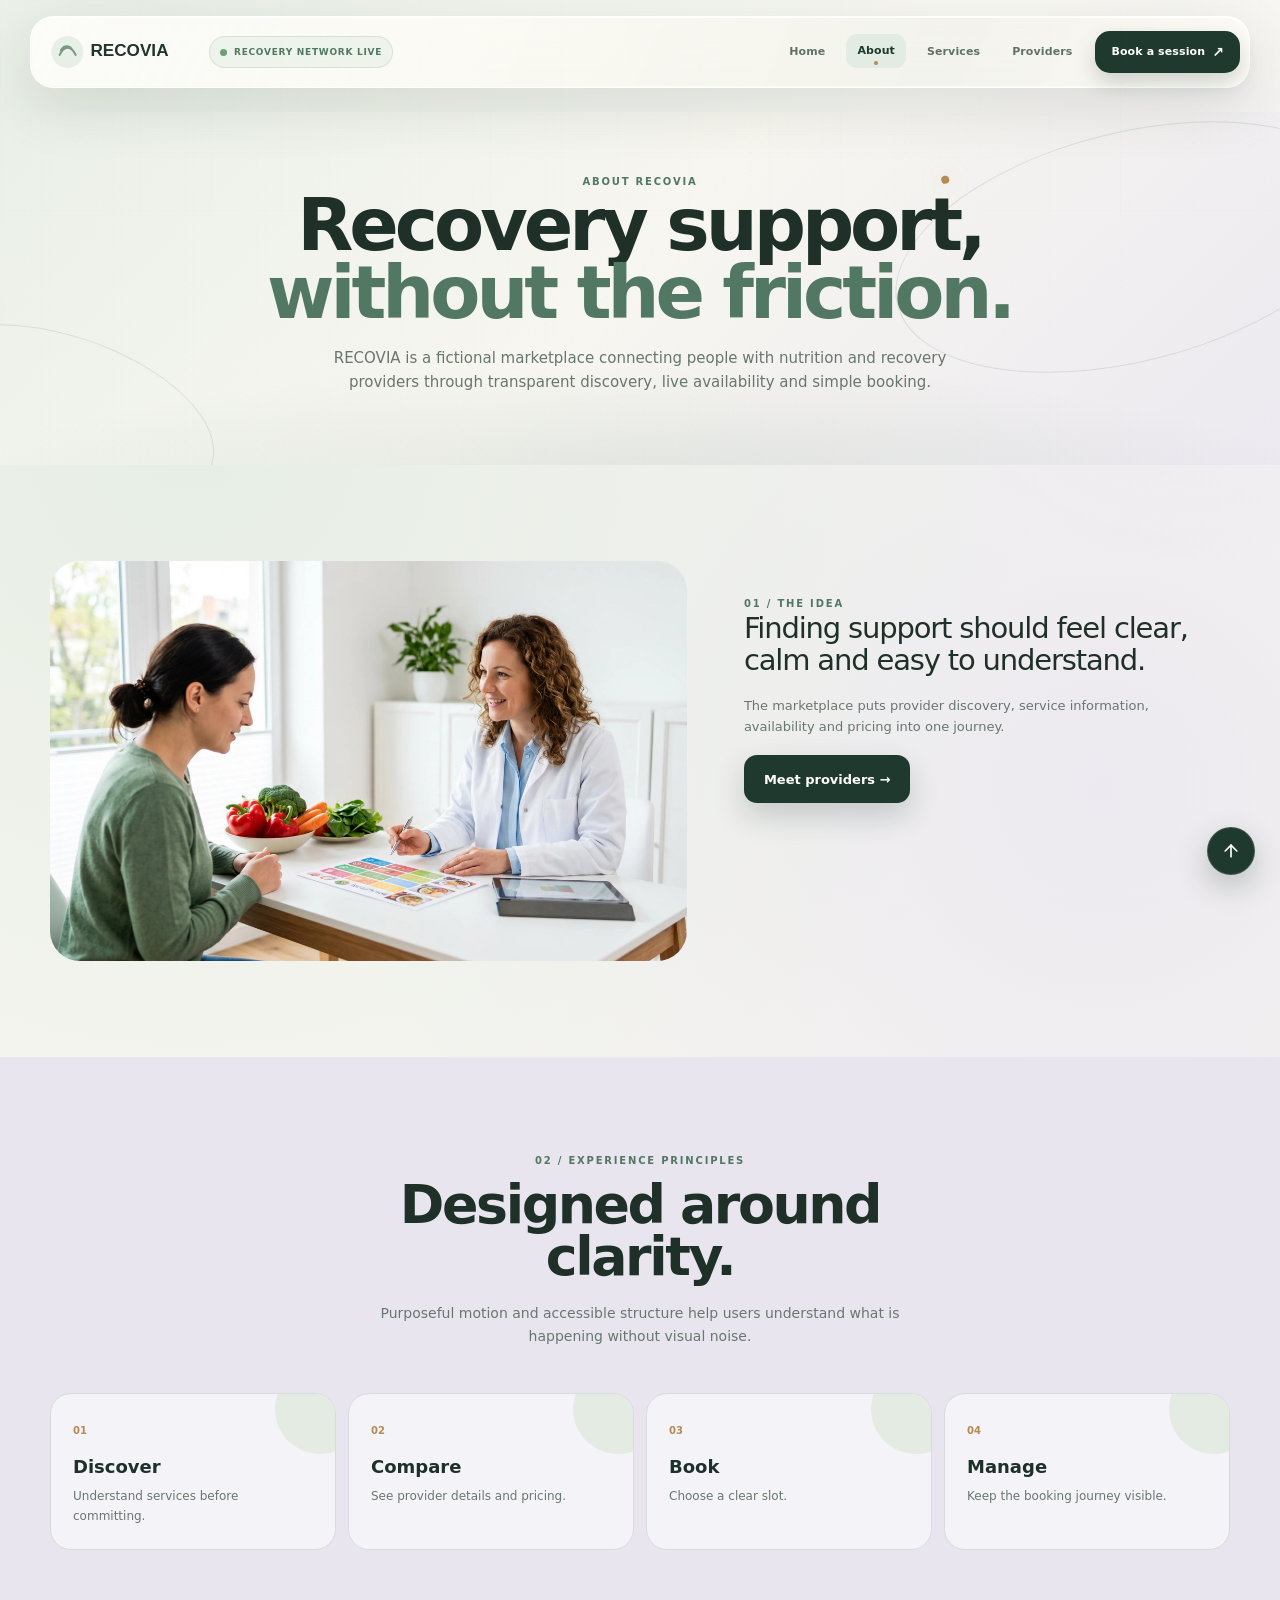
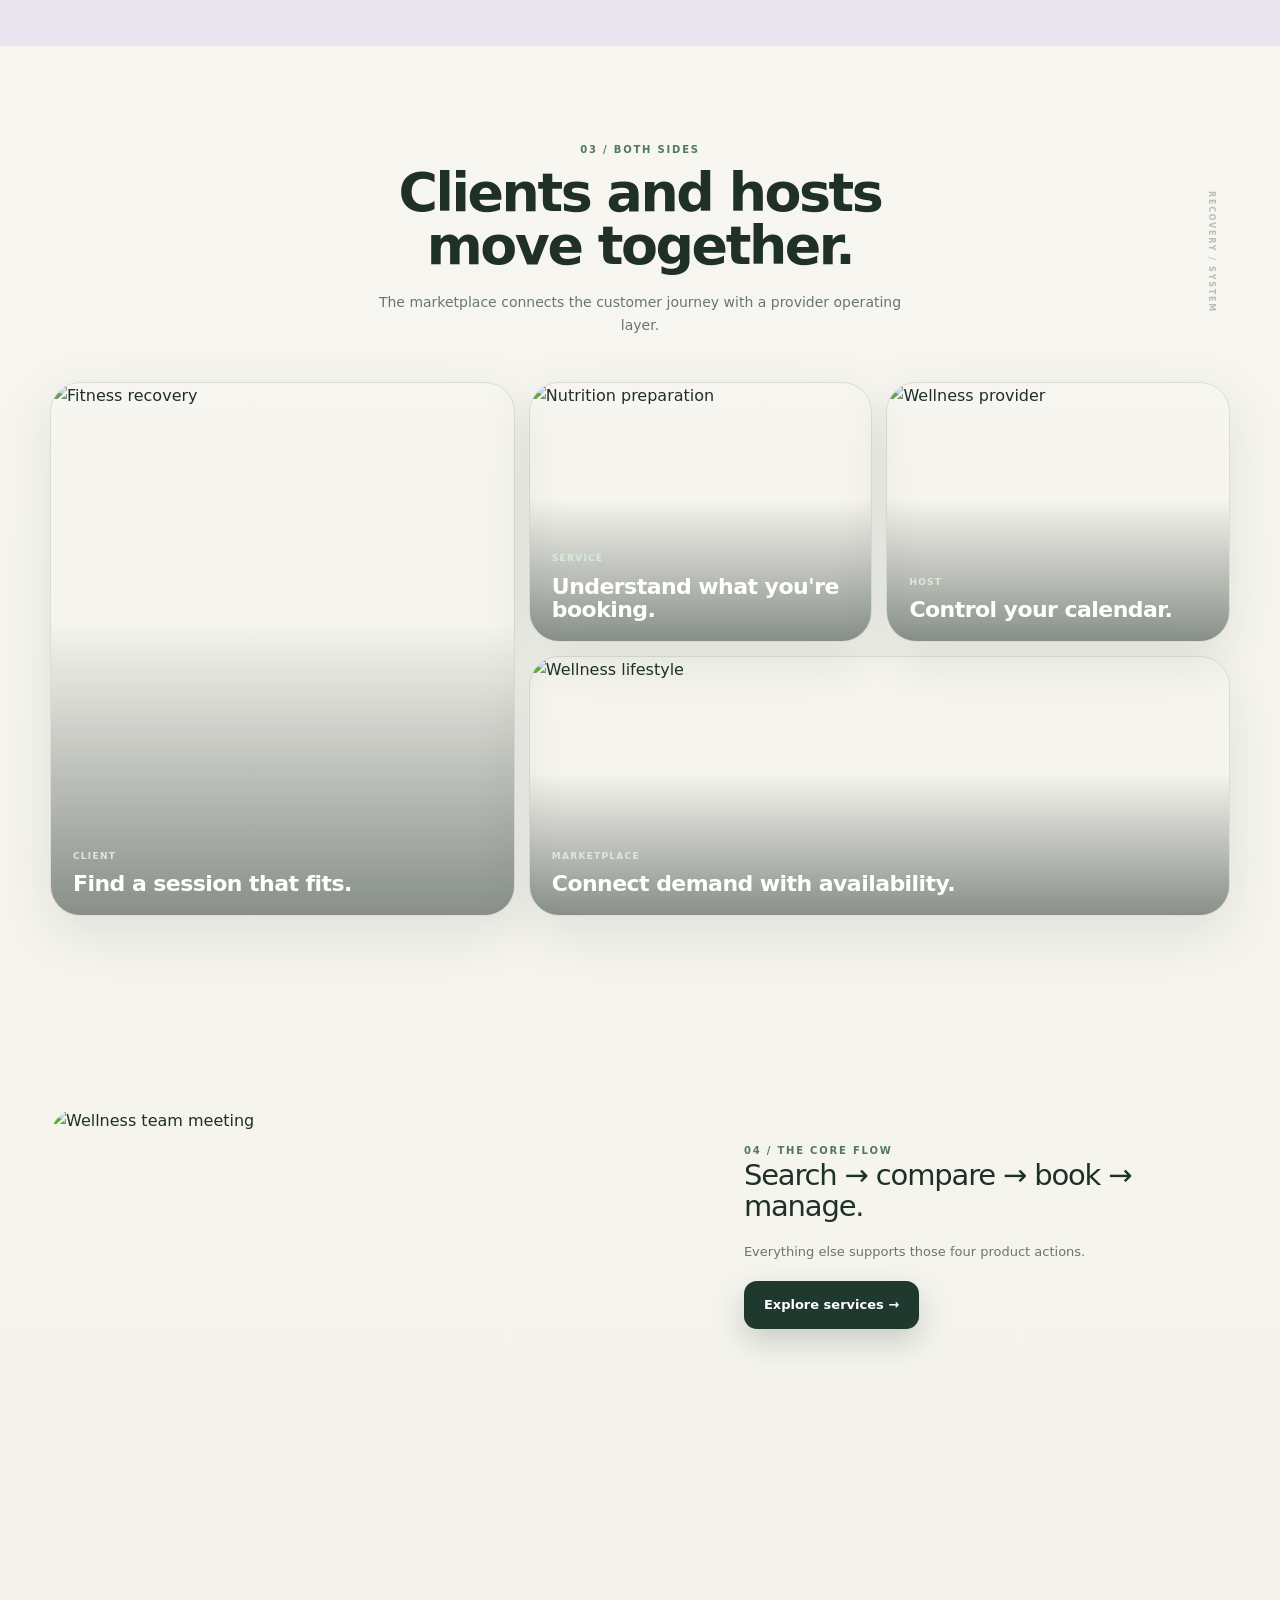
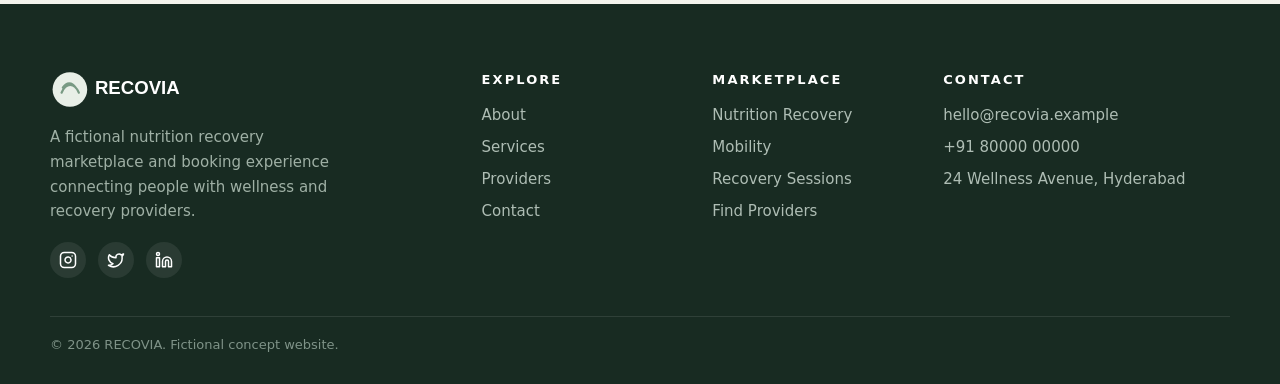
==== commit 2db9f6e9: "second commit" ====
--- a/about.html
+++ b/about.html
@@ -1,6 +1,6 @@
 <!doctype html><html lang="en"><head><meta charset="utf-8"><meta name="viewport" content="width=device-width,initial-scale=1"><meta name="theme-color" content="#20392e"><link rel="icon" href="assets/favicon.svg"><link rel="stylesheet" href="assets/css/style.css"><title>About — RECOVIA</title></head><body><header class="nav nav-modern"><a class="brand" href="index.html" aria-label="RECOVIA home"><img src="assets/logo.svg" alt="RECOVIA"></a><div class="nav-live"><span class="live-dot"></span><span>Recovery network live</span></div><button class="menu" aria-label="Open navigation" aria-expanded="false"><span></span><span></span><span></span></button><nav class="navlinks" aria-label="Primary navigation"><a href="index.html">Home</a><a href="about.html">About</a><a href="services.html">Services</a><a href="providers.html">Providers</a><a class="nav-cta" href="contact.html">Book a session <span>↗</span></a></nav></header><div class="scroll-progress" aria-hidden="true"><span></span></div><main>
 <section class="page-hero"><div class="page-hero-orbit orbit-a" aria-hidden="true"></div><div class="page-hero-orbit orbit-b" aria-hidden="true"></div><div class="page-hero-noise" aria-hidden="true"></div><div class="container reveal"><div class="kicker">About RECOVIA</div><h1>Recovery support,<br><em>without the friction.</em></h1><p>RECOVIA is a fictional marketplace connecting people with nutrition and recovery providers through transparent discovery, live availability and simple booking.</p></div></section>
-<section class="section container"><div class="quote-large"><div class="quote-photo reveal from-left"><img src="https://images.unsplash.com/photo-1505751172876-fa1923c5c528?auto=format&fit=crop&w=1500&q=88" alt="Wellness consultation"></div><div class="quote-copy reveal from-right"><div class="kicker">01 / The idea</div><blockquote>Finding support should feel clear, calm and easy to understand.</blockquote><p>The marketplace puts provider discovery, service information, availability and pricing into one journey.</p><a class="btn btn-primary" href="providers.html">Meet providers →</a></div></div></section>
+<section class="section container"><div class="quote-large"><div class="quote-photo reveal from-left"><img src="assets/images/Finding%20support%20should%20feel%20clear,%20calm%20and%20easy%20to%20understand.png" alt="Wellness consultation"></div><div class="quote-copy reveal from-right"><div class="kicker">01 / The idea</div><blockquote>Finding support should feel clear, calm and easy to understand.</blockquote><p>The marketplace puts provider discovery, service information, availability and pricing into one journey.</p><a class="btn btn-primary" href="providers.html">Meet providers →</a></div></div></section>
 <section class="section" style="background:var(--lav)"><div class="container"><div class="section-head reveal"><div><div class="kicker">02 / Experience principles</div><h2>Designed around<br>clarity.</h2></div><p>Purposeful motion and accessible structure help users understand what is happening without visual noise.</p></div><div class="process"><div class="process-card reveal"><b>01</b><h3>Discover</h3><p>Understand services before committing.</p></div><div class="process-card reveal"><b>02</b><h3>Compare</h3><p>See provider details and pricing.</p></div><div class="process-card reveal"><b>03</b><h3>Book</h3><p>Choose a clear slot.</p></div><div class="process-card reveal"><b>04</b><h3>Manage</h3><p>Keep the booking journey visible.</p></div></div></div></section>
 <section class="section container"><div class="section-head reveal"><div><div class="kicker">03 / Both sides</div><h2>Clients and hosts<br>move together.</h2></div><p>The marketplace connects the customer journey with a provider operating layer.</p></div><div class="bento"><article class="bento-card reveal"><img src="https://images.unsplash.com/photo-1517836357463-d25dfeac3438?auto=format&fit=crop&w=1500&q=88" alt="Fitness recovery"><div class="bento-content"><span>CLIENT</span><h3>Find a session that fits.</h3></div></article><article class="bento-card reveal"><img src="https://images.unsplash.com/photo-1505576399279-565b52d4ac71?auto=format&fit=crop&w=1500&q=88" alt="Nutrition preparation"><div class="bento-content"><span>SERVICE</span><h3>Understand what you're booking.</h3></div></article><article class="bento-card reveal"><img src="https://images.unsplash.com/photo-1494597564530-871f2b93ac55?auto=format&fit=crop&w=1500&q=88" alt="Wellness provider"><div class="bento-content"><span>HOST</span><h3>Control your calendar.</h3></div></article><article class="bento-card reveal"><img src="https://images.unsplash.com/photo-1530789253388-582c481c54b0?auto=format&fit=crop&w=1500&q=88" alt="Wellness lifestyle"><div class="bento-content"><span>MARKETPLACE</span><h3>Connect demand with availability.</h3></div></article></div></section>
-<section class="section container"><div class="quote-large"><div class="quote-photo reveal from-left"><img src="https://images.unsplash.com/photo-1517245386807-bb43f82c33c4?auto=format&fit=crop&w=1500&q=88" alt="Wellness team meeting"></div><div class="quote-copy reveal from-right"><div class="kicker">04 / The core flow</div><blockquote>Search → compare → book → manage.</blockquote><p>Everything else supports those four product actions.</p><a class="btn btn-primary" href="services.html">Explore services →</a></div></div></section></main><footer class="footer"><div class="container footer-grid"><div><img src="assets/logo-footer.svg" alt="RECOVIA"><p>A fictional nutrition recovery marketplace and booking experience connecting people with wellness and recovery providers.</p></div><div><h4>Explore</h4><a href="about.html">About</a><a href="services.html">Services</a><a href="providers.html">Providers</a><a href="contact.html">Contact</a></div><div><h4>Marketplace</h4><a href="services.html">Nutrition Recovery</a><a href="services.html">Mobility</a><a href="services.html">Recovery Sessions</a><a href="providers.html">Find Providers</a></div><div><h4>Contact</h4><a href="mailto:hello@recovia.example">hello@recovia.example</a><a href="tel:+918000000000">+91 80000 00000</a><a href="contact.html">24 Wellness Avenue, Hyderabad</a></div></div><div class="container copyright">© 2026 RECOVIA. Fictional concept website.</div></footer><script src="assets/js/app.js"></script></body></html>+<section class="section container"><div class="quote-large"><div class="quote-photo reveal from-left"><img src="https://images.unsplash.com/photo-1517245386807-bb43f82c33c4?auto=format&fit=crop&w=1500&q=88" alt="Wellness team meeting"></div><div class="quote-copy reveal from-right"><div class="kicker">04 / The core flow</div><blockquote>Search → compare → book → manage.</blockquote><p>Everything else supports those four product actions.</p><a class="btn btn-primary" href="services.html">Explore services →</a></div></div></section></main><footer class="footer"><div class="container footer-grid"><div><img src="assets/logo-footer.svg" alt="RECOVIA"><p>A fictional nutrition recovery marketplace and booking experience connecting people with wellness and recovery providers.</p><div class="social-icons"><a href="#" aria-label="Instagram"><svg width="18" height="18" viewBox="0 0 24 24" fill="none" stroke="currentColor" stroke-width="2" stroke-linecap="round" stroke-linejoin="round"><rect x="2" y="2" width="20" height="20" rx="5" ry="5"></rect><path d="M16 11.37A4 4 0 1 1 12.63 8 4 4 0 0 1 16 11.37z"></path><line x1="17.5" y1="6.5" x2="17.51" y2="6.5"></line></svg></a><a href="#" aria-label="Twitter"><svg width="18" height="18" viewBox="0 0 24 24" fill="none" stroke="currentColor" stroke-width="2" stroke-linecap="round" stroke-linejoin="round"><path d="M22 4s-.7 2.1-2 3.4c1.6 10-9.4 17.3-18 11.6 2.2.1 4.4-.6 6-2C3 15.5.5 9.6 3 5c2.2 2.6 5.6 4.1 9 4-.9-4.2 4-6.6 7-3.8 1.1 0 3-1.2 3-1.2z"></path></svg></a><a href="#" aria-label="LinkedIn"><svg width="18" height="18" viewBox="0 0 24 24" fill="none" stroke="currentColor" stroke-width="2" stroke-linecap="round" stroke-linejoin="round"><path d="M16 8a6 6 0 0 1 6 6v7h-4v-7a2 2 0 0 0-2-2 2 2 0 0 0-2 2v7h-4v-7a6 6 0 0 1 6-6z"></path><rect x="2" y="9" width="4" height="12"></rect><circle cx="4" cy="4" r="2"></circle></svg></a></div></div><div><h4>Explore</h4><a href="about.html">About</a><a href="services.html">Services</a><a href="providers.html">Providers</a><a href="contact.html">Contact</a></div><div><h4>Marketplace</h4><a href="services.html">Nutrition Recovery</a><a href="services.html">Mobility</a><a href="services.html">Recovery Sessions</a><a href="providers.html">Find Providers</a></div><div><h4>Contact</h4><a href="mailto:hello@recovia.example">hello@recovia.example</a><a href="tel:+918000000000">+91 80000 00000</a><a href="contact.html">24 Wellness Avenue, Hyderabad</a></div></div><div class="container copyright"><span>© 2026 RECOVIA. Fictional concept website.</span></div></footer><a href="#" class="back-to-top" aria-label="Back to top"><svg width="20" height="20" viewBox="0 0 24 24" fill="none" stroke="currentColor" stroke-width="2" stroke-linecap="round" stroke-linejoin="round"><line x1="12" y1="19" x2="12" y2="5"></line><polyline points="5 12 12 5 19 12"></polyline></svg></a><script src="assets/js/app.js"></script></body></html>
--- a/assets/css/style.css
+++ b/assets/css/style.css
@@ -1,18 +1,19 @@
 
 :root{--ink:#1e3027;--muted:#68776f;--paper:#f7f6f0;--white:#fffdf8;--sage:#dfeadf;--green:#527763;--deep:#20392e;--gold:#b58a55;--lav:#e8e5ef;--line:rgba(30,48,39,.12);--shadow:0 24px 70px rgba(43,58,49,.14)}
-*{box-sizing:border-box;margin:0;padding:0}html{scroll-behavior:smooth}body{font-family:Inter,system-ui,sans-serif;background:var(--paper);color:var(--ink);line-height:1.65;overflow-x:hidden}body:before{content:"";position:fixed;inset:0;z-index:-1;background:radial-gradient(circle at 8% 10%,#dfeadf66,transparent 24%),radial-gradient(circle at 92% 30%,#e8e5ef88,transparent 22%)}a{text-decoration:none;color:inherit}img{display:block;max-width:100%}button,input,textarea{font:inherit}.container{width:min(1180px,calc(100% - 40px));margin:auto}
+*{box-sizing:border-box;margin:0;padding:0}html{scroll-behavior:smooth;overflow-x:hidden}body{font-family:Inter,system-ui,sans-serif;background:var(--paper);color:var(--ink);line-height:1.65;overflow-x:hidden;width:100%;position:relative}body:before{content:"";position:fixed;inset:0;z-index:-1;background:radial-gradient(circle at 8% 10%,#dfeadf66,transparent 24%),radial-gradient(circle at 92% 30%,#e8e5ef88,transparent 22%)}a{text-decoration:none;color:inherit}img{display:block;max-width:100%}button,input,textarea{font:inherit}.container{width:min(1180px,calc(100% - 40px));margin:auto}
 main{padding-top:112px}.hero{min-height:calc(100vh - 112px);display:grid;grid-template-columns:.93fr 1.07fr;align-items:center;gap:55px;padding:48px 0 72px}.eyebrow,.kicker{font-size:10px;letter-spacing:.18em;text-transform:uppercase;font-weight:900;color:var(--green)}.eyebrow{display:inline-flex;gap:8px;align-items:center;margin-bottom:18px}.eyebrow:before{content:"";width:27px;height:1px;background:var(--gold)}.hero h1{font-size:clamp(46px,6vw,79px);line-height:.93;letter-spacing:-.065em;font-weight:900;max-width:620px}.hero h1 .line{display:block;overflow:hidden}.hero h1 .line span{display:inline-block;animation:wordIn 1s cubic-bezier(.18,.78,.24,1) both}.hero h1 .line:nth-child(2) span{animation-delay:.12s;color:var(--green)}@keyframes wordIn{from{opacity:0;transform:translateY(90px) rotateX(-35deg)}to{opacity:1;transform:none}}.hero-copy>p{max-width:560px;color:var(--muted);font-size:16px;margin:23px 0 26px}.actions{display:flex;gap:10px;flex-wrap:wrap}.btn{min-height:48px;border:1px solid var(--line);border-radius:13px;padding:0 19px;display:inline-flex;align-items:center;justify-content:center;font-size:13px;font-weight:850;cursor:pointer;transition:.28s}.btn-primary{background:var(--deep);color:#fff;box-shadow:0 13px 30px #20392e33}.btn-secondary{background:#ffffff88}.btn:hover{transform:translateY(-3px);box-shadow:0 15px 32px #2b3a311f}
 .hero-visual{height:570px;position:relative;display:flex;align-items:center;justify-content:center}.hero-photo{width:79%;height:520px;object-fit:cover;border-radius:42% 42% 18px 18px;box-shadow:var(--shadow);transform:rotate(2deg);animation:heroFloat 6s ease-in-out infinite}.hero-visual:before{content:"";position:absolute;width:73%;height:86%;border:1px solid #52776340;border-radius:42% 42% 18px 18px;transform:rotate(-5deg);animation:frameFloat 7s ease-in-out infinite}.hero-badge{position:absolute;left:3%;bottom:55px;background:#fffdf8d9;backdrop-filter:blur(16px);border:1px solid #ffffffdd;padding:14px 17px;border-radius:17px;box-shadow:var(--shadow);animation:badgeFloat 5s ease-in-out infinite}.hero-badge b{display:block;font-size:11px}.hero-badge small{color:var(--muted);font-size:10px}.hero-pill{position:absolute;right:4%;top:15%;padding:11px 13px;border-radius:999px;background:var(--deep);color:#fff;font-size:10px;font-weight:800;letter-spacing:.08em;animation:badgeFloat 5s ease-in-out infinite reverse}@keyframes heroFloat{50%{transform:rotate(-1deg) translateY(-10px) scale(1.012)}}@keyframes frameFloat{50%{transform:rotate(2deg) translateY(7px)}}@keyframes badgeFloat{50%{transform:translateY(-9px)}}
 .trustbar{border-block:1px solid var(--line);padding:15px 0;background:#ffffff4d}.trustrow{display:flex;justify-content:space-between;gap:20px;flex-wrap:wrap}.trustrow span{font-size:10px;letter-spacing:.13em;text-transform:uppercase;color:#78857d;font-weight:850}
-.section{padding:96px 0;position:relative}.section-head{display:flex;justify-content:space-between;align-items:end;gap:35px;margin-bottom:35px}.section h2{font-size:clamp(31px,4.2vw,55px);line-height:.98;letter-spacing:-.055em;margin-top:9px}.section-head p{max-width:460px;color:var(--muted);font-size:14px}
+.section{padding:96px 0;position:relative}.section-head{display:flex;flex-direction:column;align-items:center;text-align:center;gap:18px;margin-bottom:45px}.section h2{font-size:clamp(31px,4.2vw,55px);line-height:.98;letter-spacing:-.055em;margin-top:9px}.section-head p{max-width:580px;color:var(--muted);font-size:14px;margin:0 auto}
 .bento{display:grid;grid-template-columns:1.15fr .85fr .85fr;grid-template-rows:260px 260px;gap:15px}.bento-card{position:relative;border-radius:27px;overflow:hidden;border:1px solid var(--line);box-shadow:0 16px 50px #2b3a3114;transition:.5s}.bento-card:first-child{grid-row:span 2}.bento-card:nth-child(4){grid-column:2/4}.bento-card img{width:100%;height:100%;object-fit:cover;transition:.8s}.bento-card:hover img{transform:scale(1.065)}.bento-card:after{content:"";position:absolute;inset:0;background:linear-gradient(180deg,transparent 30%,#14251db8)}.bento-content{position:absolute;z-index:2;left:22px;right:22px;bottom:20px;color:white}.bento-content span,.tag{font-size:9px;letter-spacing:.14em;font-weight:900}.bento-content span{color:#d9e9dc}.bento-content h3{font-size:22px;line-height:1.05;margin-top:5px}.bento-card:hover{transform:translateY(-6px)}
-.glass-section{background:var(--deep);color:white;overflow:hidden}.glass-section .kicker{color:#b9d5c0}.glass-section .section-head p{color:#a9b9ae}.glass{border:1px solid #ffffff24;background:#ffffff12;backdrop-filter:blur(18px);border-radius:28px;box-shadow:inset 0 1px #ffffff14,0 24px 70px #00000029}.quote-grid,.booking{display:grid;grid-template-columns:1fr 1fr;gap:18px}.quote,.booking-card{padding:28px}.quote strong{font-size:42px;display:block;color:#dbeade;line-height:1}.quote p,.booking-card p{color:#b5c2ba;font-size:14px;margin:16px 0}.quote small{color:#91a59a;font-size:10px;text-transform:uppercase;letter-spacing:.13em}.booking-card h3{font-size:27px;line-height:1.05}.slot-grid{display:grid;grid-template-columns:repeat(3,1fr);gap:8px}.slot{border:1px solid #ffffff22;background:#ffffff0d;color:#dfe8e1;border-radius:11px;padding:10px;text-align:center;font-size:11px;cursor:pointer;transition:.25s}.slot:hover,.slot.selected{background:#dbeade;color:var(--deep);border-color:#dbeade;transform:translateY(-2px)}
+.glass-section{background:var(--deep);color:white;overflow:hidden}.glass-section .kicker{color:#b9d5c0}.glass-section .section-head p{color:#a9b9ae}.glass{border:1px solid #ffffff24;background:#ffffff12;backdrop-filter:blur(18px);border-radius:28px;box-shadow:inset 0 1px #ffffff14,0 24px 70px #00000029}.quote-grid,.booking{display:grid;grid-template-columns:1fr 1fr;gap:18px}.quote,.booking-card{padding:28px}.quote strong{font-size:42px;display:block;color:#dbeade;line-height:1}.quote p,.booking-card p{color:#b5c2ba;font-size:14px;margin:16px 0}.quote small{color:#91a59a;font-size:10px;text-transform:uppercase;letter-spacing:.13em}.booking-card h3{font-size:27px;line-height:1.05}.slot-grid{display:grid;grid-template-columns:repeat(3,1fr);gap:8px}.slot{border:1px solid #ffffff22;background:#ffffff0d;color:#dfe8e1;border-radius:11px;padding:10px;text-align:center;font-size:11px;cursor:pointer;transition:.25s}.slot:hover,.slot.selected{background:#dbeade;color:var(--deep);border-color:#dbeade;transform:translateY(-2px)}.booking-card:not(.glass) .slot{color:var(--deep);border-color:var(--line);background:#ffffff88;font-weight:700}.booking-card:not(.glass) .slot:hover{background:var(--green);color:#fff;border-color:var(--green)}
 .service-grid,.provider-grid{display:grid;grid-template-columns:repeat(3,1fr);gap:17px}.service,.provider{overflow:hidden;border-radius:25px;border:1px solid var(--line);background:#ffffff99;transition:.38s}.service:hover,.provider:hover{transform:translateY(-7px);box-shadow:var(--shadow)}.service img,.provider img{width:100%;height:220px;object-fit:cover;transition:.7s}.provider img{height:240px}.service:hover img,.provider:hover img{transform:scale(1.045)}.service-body,.provider-body{padding:21px}.service-body h3,.provider h3{font-size:19px}.service-body p,.provider-body p{font-size:13px;color:var(--muted);margin-top:6px}.tag{display:inline-flex;color:var(--green);margin-bottom:9px}.provider-top{display:flex;justify-content:space-between;gap:10px}.rating{font-size:11px;color:var(--gold);font-weight:900}.chips{display:flex;gap:6px;flex-wrap:wrap}.chip{padding:5px 8px;border-radius:999px;background:var(--sage);color:var(--green);font-size:9px;font-weight:850}
 .process{display:grid;grid-template-columns:repeat(4,1fr);gap:12px}.process-card{padding:22px;border:1px solid var(--line);border-radius:21px;background:#ffffff88}.process-card b{color:var(--gold);font-size:10px}.process-card h3{font-size:18px;margin:9px 0 6px}.process-card p{color:var(--muted);font-size:12px}
 .page-hero{padding:62px 0 70px;text-align:center;position:relative}.page-hero h1{font-size:clamp(43px,6vw,73px);line-height:.94;letter-spacing:-.06em}.page-hero h1 em{font-style:normal;color:var(--green)}.page-hero p{max-width:650px;margin:18px auto 0;color:var(--muted);font-size:15px}.quote-large{display:grid;grid-template-columns:1.1fr .9fr;gap:22px;align-items:stretch}.quote-photo{min-height:400px;border-radius:30px;overflow:hidden}.quote-photo img{width:100%;height:100%;object-fit:cover}.quote-copy{padding:35px}.quote-copy blockquote{font-size:29px;line-height:1.1;letter-spacing:-.04em}.quote-copy p{color:var(--muted);font-size:13px;margin:18px 0}
 .contact-grid{display:grid;grid-template-columns:.8fr 1.2fr;gap:20px}.contact-box,.form-box{background:#ffffff99;border:1px solid var(--line);border-radius:26px;padding:28px}.contact-item{padding:17px 0;border-bottom:1px solid var(--line)}.contact-item:last-child{border:0}.contact-item small{display:block;color:var(--green);font-size:9px;text-transform:uppercase;letter-spacing:.15em;font-weight:900}.contact-item p{font-size:13px;margin-top:3px}.form{display:grid;grid-template-columns:1fr 1fr;gap:12px}.field{display:grid;gap:6px}.field.full{grid-column:1/-1}.field label{font-size:11px;font-weight:800}.field input,.field textarea{width:100%;border:1px solid var(--line);background:#fffdf8;border-radius:12px;padding:12px 13px;color:var(--ink);outline:none;font-size:13px}.field textarea{min-height:140px;resize:vertical}.field input:focus,.field textarea:focus{border-color:var(--green);box-shadow:0 0 0 3px #5277631a}.map{height:290px;margin-top:20px;border-radius:24px;overflow:hidden;border:1px solid var(--line)}.map iframe{width:100%;height:100%;border:0;filter:saturate(.7)}
-.footer{background:#182b22;color:#fff;padding:65px 0 28px;position:relative;overflow:hidden}.footer-grid{display:grid;grid-template-columns:1.4fr .7fr .7fr 1fr;gap:30px;position:relative;z-index:2}.footer img{width:154px;height:auto;display:block;filter:none}.footer p{color:#9fb0a5;font-size:12px;max-width:300px;margin-top:15px}.footer h4{font-size:10px;text-transform:uppercase;letter-spacing:.16em;margin-bottom:13px}.footer a{display:block;color:#aebdb4;font-size:12px;margin:7px 0}.footer a:hover{color:white}.copyright{border-top:1px solid #ffffff1a;margin-top:38px;padding-top:17px;color:#7f9388;font-size:10px;position:relative;z-index:2}12%{opacity:.6}55%{transform:translate(25px,-430px) scale(1)}100%{transform:translate(-35px,-760px) scale(1.15);opacity:0}}
+.footer{background:#182b22;color:#fff;padding:65px 0 28px;position:relative;overflow:hidden}.footer-grid{display:grid;grid-template-columns:1.4fr .7fr .7fr 1fr;gap:30px;position:relative;z-index:2}.footer img{width:154px;height:auto;display:block;filter:none}.footer p{color:#9fb0a5;font-size:15px;max-width:300px;margin-top:15px}.footer h4{font-size:13px;text-transform:uppercase;letter-spacing:.16em;margin-bottom:13px}.footer a{display:block;color:#aebdb4;font-size:15px;margin:7px 0}.footer a:hover{color:white}.copyright{border-top:1px solid #ffffff1a;margin-top:38px;padding-top:17px;color:#7f9388;font-size:13px;position:relative;z-index:2;display:flex;justify-content:space-between;align-items:center}.social-icons{display:flex;gap:12px;margin-top:18px}.social-icons a{display:inline-flex;align-items:center;justify-content:center;width:36px;height:36px;border-radius:50%;background:#ffffff14;color:#fff;transition:.3s;margin:0}.social-icons a:hover{background:var(--green);transform:translateY(-3px)}.back-to-top{position:fixed;bottom:25px;right:25px;z-index:9999;display:flex;align-items:center;justify-content:center;width:48px;height:48px;background:var(--deep);color:#fff;border-radius:50%;box-shadow:0 12px 30px rgba(32,57,46,.25);transition:.3s;border:1px solid #ffffff24}.back-to-top:hover{background:var(--green);color:#fff;transform:translateY(-5px);box-shadow:0 18px 40px rgba(32,57,46,.35);border-color:#ffffff50}12%{opacity:.6}55%{transform:translate(25px,-430px) scale(1)}100%{transform:translate(-35px,-760px) scale(1.15);opacity:0}}
 .reveal{opacity:0;transform:translateY(35px);transition:opacity .8s cubic-bezier(.2,.8,.2,1),transform .8s cubic-bezier(.2,.8,.2,1)}.reveal.visible{opacity:1;transform:none}.from-left{transform:translateX(-65px)}.from-right{transform:translateX(65px)}.from-left.visible,.from-right.visible{transform:none}.notice{display:none;margin-top:12px;padding:11px;border-radius:10px;background:var(--sage);color:var(--green);font-size:12px}
+.faq-section{padding-top:20px}.faq-list{max-width:800px;margin:0 auto;display:flex;flex-direction:column;gap:15px}.faq-item{background:#ffffffb3;border:1px solid var(--line);border-radius:18px;overflow:hidden;transition:.3s}.faq-item summary{display:flex;justify-content:space-between;align-items:center;padding:22px 25px;font-size:16px;font-weight:800;color:var(--deep);cursor:pointer;list-style:none;transition:background .3s}.faq-item summary:hover{background:#ffffff}.faq-item summary::-webkit-details-marker{display:none}.faq-arrow{transition:transform .4s cubic-bezier(.2,.8,.2,1);color:var(--green)}.faq-item[open] .faq-arrow{transform:rotate(180deg)}.faq-content{padding:0 25px 22px;color:var(--muted);font-size:14px;line-height:1.6;animation:fade-in .4s ease}@keyframes fade-in{from{opacity:0;transform:translateY(-5px)}to{opacity:1;transform:none}}.contact-socials a{display:inline-flex;align-items:center;justify-content:center;width:42px;height:42px;border-radius:50%;background:#ffffffb3;color:var(--deep);border:1px solid var(--line);transition:.3s}.contact-socials a:hover{background:var(--green);color:#fff;border-color:var(--green);transform:translateY(-3px)}
 @media(max-width:950px){.navlinks{display:none;position:absolute;top:78px;left:0;right:0;flex-direction:column;align-items:stretch;padding:9px;background:#fffdf8f5;backdrop-filter:blur(18px);border:1px solid var(--line);border-radius:18px}.navlinks.open{display:flex;animation:drop .3s ease}.navlinks a{text-align:center}.menu{display:block}.hero{grid-template-columns:1fr;gap:10px}.hero-visual{height:450px}.bento{grid-template-columns:1fr 1fr;grid-template-rows:260px 220px 220px}.bento-card:first-child{grid-row:span 2}.bento-card:nth-child(4){grid-column:1/3}.service-grid,.provider-grid{grid-template-columns:1fr 1fr}.booking,.quote-large{grid-template-columns:1fr}.process{grid-template-columns:1fr 1fr}.footer-grid{grid-template-columns:1fr 1fr}.contact-grid{grid-template-columns:1fr 1fr}@keyframes drop{from{opacity:0;transform:translateY(-8px) scale(.98)}to{opacity:1;transform:none}}}
 @media(max-width:620px){.container{width:calc(100% - 26px)}.nav{height:62px;top:8px}.brand img{width:127px}.hero{padding-top:25px}.hero h1{font-size:clamp(41px,13vw,59px)}.hero-copy>p{font-size:14px}.hero-visual{height:350px}.hero-photo{height:320px;width:86%}.hero-badge{left:0;bottom:15px}.hero-pill{right:0;top:9%}.section{padding:70px 0}.section-head{display:block}.section-head p{margin-top:14px}.bento{grid-template-columns:1fr;grid-template-rows:300px 210px 210px 210px}.bento-card:first-child{grid-row:auto}.bento-card:nth-child(4){grid-column:auto}.quote-grid,.service-grid,.provider-grid,.process,.contact-grid{grid-template-columns:1fr}.slot-grid{grid-template-columns:repeat(2,1fr)}.quote-photo{min-height:300px}.form{grid-template-columns:1fr}.field.full{grid-column:auto}.footer-grid{grid-template-columns:1fr}.actions .btn{width:100%}.page-hero{padding:45px 0 55px}.page-hero h1{font-size:44px}.trustrow{justify-content:flex-start}.trustrow span{font-size:9px}}
 @media(prefers-reduced-motion:reduce){*,*:before,*:after{animation-duration:.001ms!important;animation-iteration-count:1!important;scroll-behavior:auto!important;transition-duration:.001ms!important}}
@@ -24,7 +25,7 @@
 .brand{position:relative;z-index:2;display:flex;align-items:center;flex:0 0 auto}.brand img{width:142px;display:block}
 .nav-live{position:relative;z-index:2;display:inline-flex;align-items:center;gap:7px;padding:8px 10px;border:1px solid rgba(82,119,99,.14);border-radius:999px;background:rgba(223,234,223,.48);color:#527763;font-size:9px;font-weight:900;letter-spacing:.08em;text-transform:uppercase;white-space:nowrap}.live-dot{width:7px;height:7px;border-radius:50%;background:#6ca078;box-shadow:0 0 0 0 rgba(108,160,120,.45);animation:livePulse 1.8s infinite}@keyframes livePulse{70%{box-shadow:0 0 0 7px rgba(108,160,120,0)}100%{box-shadow:0 0 0 0 rgba(108,160,120,0)}}
 .navlinks{position:relative;z-index:2;margin-left:auto;display:flex;align-items:center;gap:4px}.navlinks a{position:relative;isolation:isolate;display:inline-flex;align-items:center;gap:7px;padding:11px 14px;border-radius:14px;color:#627168;font-size:11px;font-weight:850;letter-spacing:.01em;transition:color .25s,background .25s,transform .25s}.navlinks a:before{content:"";position:absolute;inset:3px;border-radius:11px;background:rgba(223,234,223,.82);transform:scale(.72);opacity:0;transition:.28s cubic-bezier(.2,.8,.2,1);z-index:-1}.navlinks a:hover,.navlinks a.active{color:var(--deep)!important;transform:translateY(-1px)}.navlinks a:hover:before,.navlinks a.active:before{transform:scale(1);opacity:1}.navlinks a:after{content:"";position:absolute;left:50%;bottom:6px;width:4px;height:4px;border-radius:50%;background:var(--gold);transform:translateX(-50%) scale(0);transition:.28s}.navlinks a:hover:after,.navlinks a.active:after{transform:translateX(-50%) scale(1)}
-.navlinks .nav-cta{margin-left:5px;color:#fff!important;padding:12px 16px;border-radius:15px;background:var(--deep);color:#fff;box-shadow:0 10px 22px rgba(32,57,46,.2);overflow:hidden}.navlinks .nav-cta:before{inset:0;background:linear-gradient(110deg,transparent 20%,rgba(255,255,255,.15) 50%,transparent 80%);transform:translateX(-120%);opacity:1}.navlinks .nav-cta:hover:before{transform:translateX(120%);transition:transform .65s}.navlinks .nav-cta:hover{color:#fff!important}.navlinks .nav-cta:after{display:none}.nav-cta span{font-size:14px;line-height:1;transition:transform .25s}.nav-cta:hover span{transform:translate(2px,-2px)}
+.navlinks a.nav-cta{margin-left:5px;color:#fff!important;padding:12px 16px;border-radius:15px;background:var(--deep);box-shadow:0 10px 22px rgba(32,57,46,.2);overflow:hidden}.navlinks a.nav-cta:before{inset:0;background:linear-gradient(110deg,transparent 20%,rgba(255,255,255,.15) 50%,transparent 80%);transform:translateX(-120%);opacity:1}.navlinks a.nav-cta:hover:before{transform:translateX(120%);transition:transform .65s}.navlinks a.nav-cta:hover,.navlinks a.nav-cta.active{color:#fff!important}.navlinks a.nav-cta:after{display:none}.nav-cta span{font-size:14px;line-height:1;transition:transform .25s}.nav-cta:hover span{transform:translate(2px,-2px)}
 .menu{position:relative;z-index:3;display:none;width:43px;height:43px;border:1px solid var(--line);border-radius:13px;background:rgba(255,255,255,.72);cursor:pointer;padding:10px}.menu span{display:block;width:20px;height:1.5px;background:var(--deep);margin:4px auto;transition:.3s}.menu.open span:nth-child(1){transform:translateY(5.5px) rotate(45deg)}.menu.open span:nth-child(2){opacity:0;transform:scaleX(0)}.menu.open span:nth-child(3){transform:translateY(-5.5px) rotate(-45deg)}
 /* Hero motion system: orbiting recovery signals + content-aware motion */
 .hero-title-wrap{position:relative;width:min(700px,100%);isolation:isolate}.hero-title-wrap h1{position:relative;z-index:3}.hero-title-wrap h1 em{font-style:normal;color:var(--green);display:inline-block;position:relative}.hero-title-wrap h1 em:after{content:"";position:absolute;left:0;right:0;bottom:-5px;height:3px;border-radius:9px;background:linear-gradient(90deg,transparent,var(--gold),transparent);transform:scaleX(.25);animation:underlineBreath 2.8s ease-in-out infinite}@keyframes underlineBreath{50%{transform:scaleX(1);opacity:.65}}
@@ -61,7 +62,7 @@
 /* Motion ticker */
 .motion-ticker{overflow:hidden;border-top:1px solid rgba(30,48,39,.1);border-bottom:1px solid rgba(30,48,39,.1);background:#20392e;color:#f7f6f0;transform:rotate(-1.2deg) scale(1.015);margin:55px 0 10px;padding:14px 0;box-shadow:0 18px 45px rgba(32,57,46,.14)}.ticker-track{width:max-content;display:flex;align-items:center;gap:28px;animation:tickerMove 30s linear infinite;text-transform:uppercase;font-size:10px;font-weight:900;letter-spacing:.2em;white-space:nowrap}.ticker-track b{color:#d7b37c;font-size:15px}@keyframes tickerMove{to{transform:translateX(-50%)}}
 /* Scroll scenes */
-.section{position:relative}.section:has(.bento):before{content:"RECOVERY / SYSTEM";position:absolute;right:1%;top:15%;writing-mode:vertical-rl;font-size:8px;letter-spacing:.22em;color:rgba(30,48,39,.28);font-weight:900}.section-head h2{letter-spacing:-.045em}.section-head h2 br{display:block}.section-head p{max-width:560px}.bento{gap:14px}.bento-card{border-radius:30px;overflow:hidden;box-shadow:0 18px 55px rgba(30,48,39,.1);transition:transform .7s var(--motion-ease),box-shadow .7s var(--motion-ease)}.bento-card:after,.service:after{content:"";position:absolute;inset:0;background:linear-gradient(180deg,transparent 45%,rgba(20,36,28,.62));opacity:.78;pointer-events:none}.bento-card img,.service img{transition:transform 1s var(--motion-ease),filter .8s ease}.bento-card:hover,.service:hover{box-shadow:0 28px 75px rgba(30,48,39,.17)}.bento-card:hover img,.service:hover img{transform:scale(1.08);filter:saturate(1.05)}.bento-content{z-index:3}.bento-content h3{letter-spacing:-.025em}
+.section{position:relative}.section:has(.bento):before{content:"RECOVERY / SYSTEM";position:absolute;right:1%;top:15%;writing-mode:vertical-rl;font-size:8px;letter-spacing:.22em;color:rgba(30,48,39,.28);font-weight:900}.section-head h2{letter-spacing:-.045em}.section-head h2 br{display:block}.section-head p{max-width:560px}.bento{gap:14px}.bento-card{border-radius:30px;overflow:hidden;box-shadow:0 18px 55px rgba(30,48,39,.1);transition:transform .7s var(--motion-ease),box-shadow .7s var(--motion-ease)}.bento-card:after{content:"";position:absolute;inset:0;background:linear-gradient(180deg,transparent 45%,rgba(20,36,28,.62));opacity:.78;pointer-events:none}.bento-card img,.service img{transition:transform 1s var(--motion-ease),filter .8s ease}.bento-card:hover,.service:hover{box-shadow:0 28px 75px rgba(30,48,39,.17)}.bento-card:hover img,.service:hover img{transform:scale(1.08);filter:saturate(1.05)}.bento-content{z-index:3}.bento-content h3{letter-spacing:-.025em}
 .glass-section{position:relative;overflow:hidden}.glass-section:before{content:"";position:absolute;width:420px;height:420px;right:-160px;top:10%;border-radius:50%;background:radial-gradient(circle,rgba(181,138,85,.15),transparent 67%);animation:ambient 10s ease-in-out infinite}@keyframes ambient{50%{transform:translate(-60px,30px) scale(1.2)}}.quote,.booking-card{transition:transform .5s var(--motion-ease),box-shadow .5s var(--motion-ease),border-color .5s ease}.quote:hover,.booking-card:hover{transform:translateY(-8px);box-shadow:0 28px 70px rgba(30,48,39,.14);border-color:rgba(82,119,99,.25)}
 .process-card{position:relative;overflow:hidden;transition:transform .5s var(--motion-ease),background .5s ease}.process-card:before{content:"";position:absolute;width:90px;height:90px;border-radius:50%;right:-30px;top:-30px;background:rgba(223,234,223,.8);transition:transform .5s var(--motion-ease)}.process-card:hover:before{transform:scale(2.1)}.process-card>*{position:relative;z-index:1}
 /* Inner pages become editorial motion posters */
